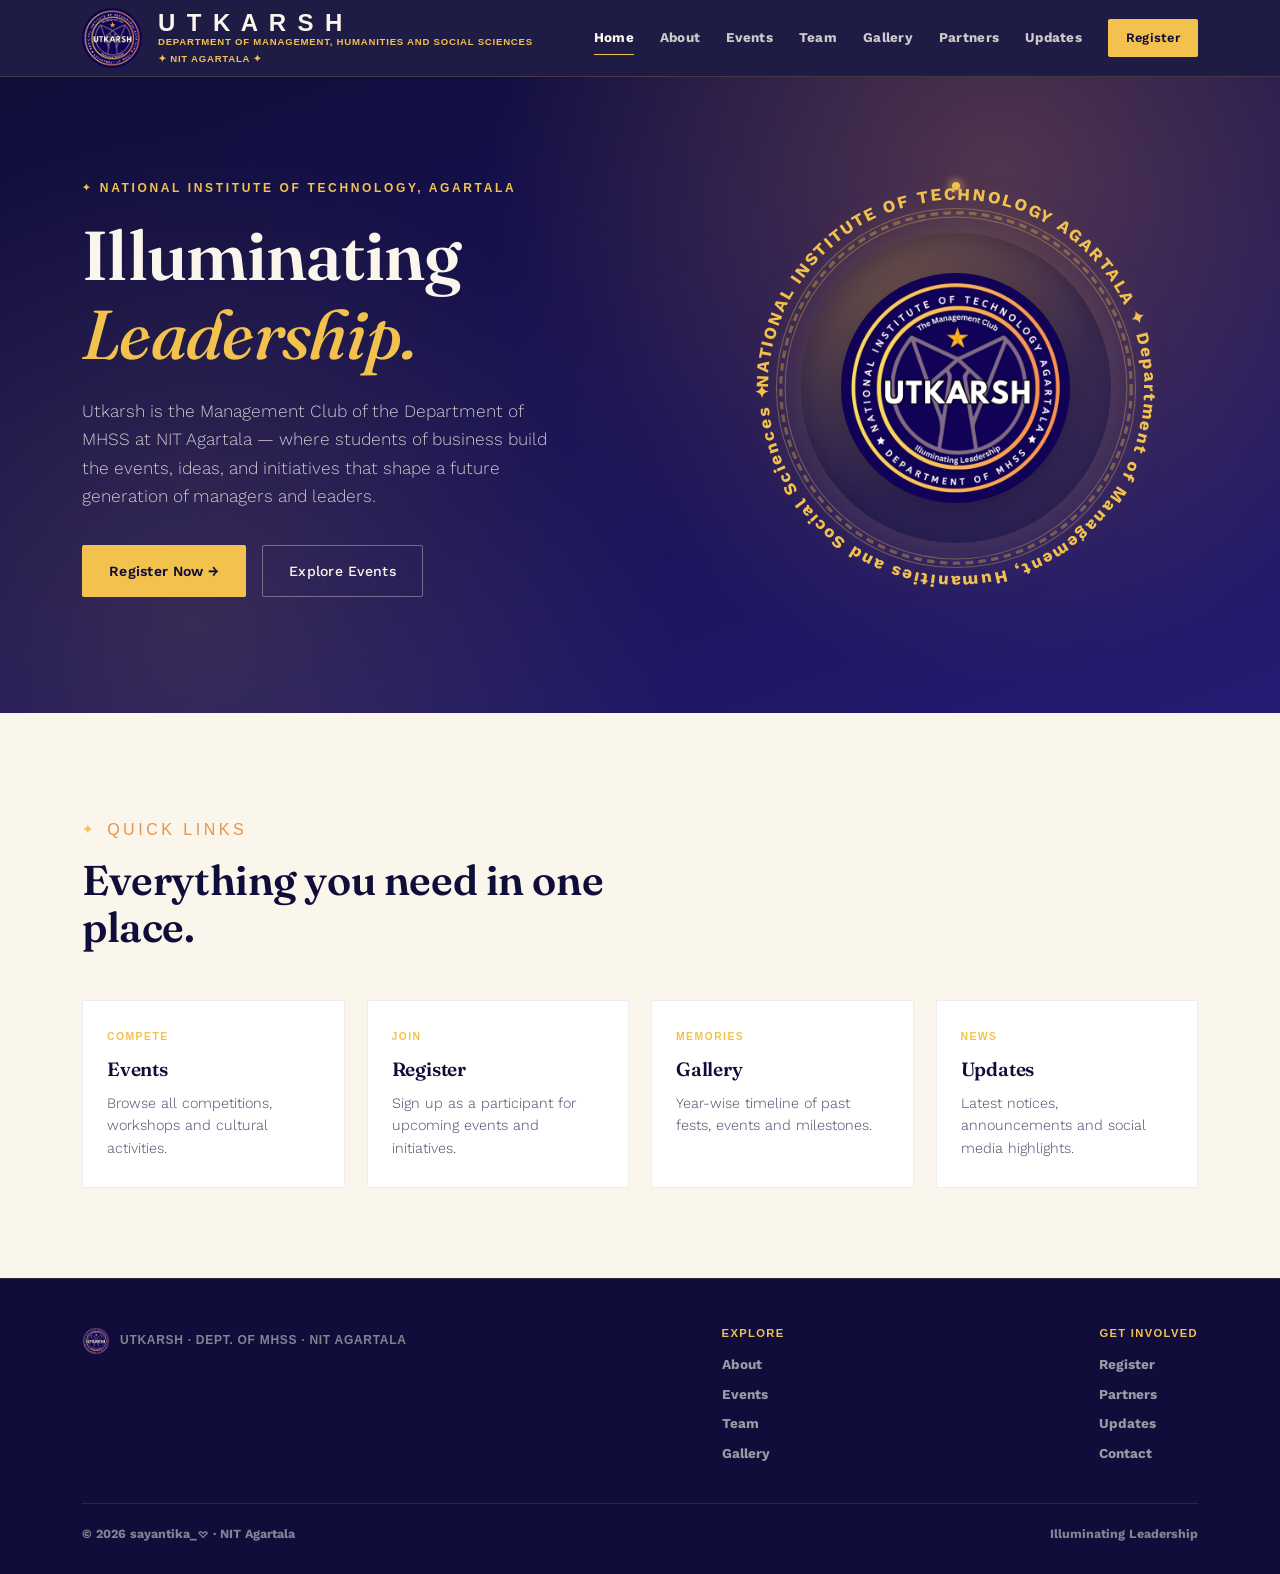
==== index.html @ 3e330f51 "Add files via upload" ====
<!DOCTYPE html>
<html lang="en">

<head>
  <meta charset="UTF-8">
  <meta name="viewport" content="width=device-width, initial-scale=1.0">
  <title>UTKARSH — The Management Club | NIT Agartala</title>
  <meta name="description"
    content="Utkarsh, The Management Club of the Department of MHSS, National Institute of Technology Agartala. Illuminating Leadership.">
  <link rel="preconnect" href="https://fonts.googleapis.com">
  <link rel="preconnect" href="https://fonts.gstatic.com" crossorigin>
  <link
    href="https://fonts.googleapis.com/css2?family=Fraunces:ital,opsz,wght@0,9..144,300;0,9..144,500;0,9..144,600;0,9..144,700;1,9..144,500&family=Work+Sans:wght@300;400;500;600&family=Space+Mono:wght@400;700&display=swap"
    rel="stylesheet">
  <link rel="stylesheet" href="css/styles.css">
</head>

<body>

  <header>
    <nav class="wrap">
      <a href="index.html" class="brand">
        <img src="assets/utkarsh-logo.jpg" alt="Utkarsh seal">

        <div class="brand-text">
          <strong>U T K A R S H</strong>
          <span><b>Department of Management, Humanities and Social Sciences</span>
          <span>✦ NIT Agartala ✦</span>
        </div>
      </a>

      <div class="nav-links" id="navLinks">
        <a href="index.html" class="active">Home</a>
        <a href="about.html">About</a>
        <a href="events.html">Events</a>
        <a href="team.html">Team</a>
        <a href="gallery.html">Gallery</a>
        <a href="partners.html">Partners</a>
        <a href="updates.html">Updates</a>
        <a href="register.html" class="nav-cta">Register</a>
      </div>

      <button class="menu-btn" id="menuBtn" aria-label="Toggle menu" aria-expanded="false">
        ☰
      </button>
    </nav>
  </header>

  <section class="hero">
    <div class="wrap hero-grid">
      <div>
        <p class="eyebrow on-dark">National Institute of Technology, Agartala</p>
        <h1>Illuminating<br><em>Leadership.</em></h1>
        <p class="lede">Utkarsh is the Management Club of the Department of MHSS at NIT Agartala — where students of
          business build the events, ideas, and initiatives that shape a future generation of managers and leaders.</p>
        <div class="btn-row">
          <a href="register.html" class="btn btn-primary">Register Now →</a>
          <a href="events.html" class="btn btn-ghost">Explore Events</a>
        </div>
      </div>
      <div class="seal-wrap">
        <svg class="orbit-ring" viewBox="0 0 400 400">
          <defs>
            <path id="circlePath" d="M 200,200 m -175,0 a 175,175 0 1,1 350,0 a 175,175 0 1,1 -350,0" />
          </defs>
          <circle cx="200" cy="200" r="159" fill="none" stroke="rgba(242,193,78,0.35)" stroke-width="1" />
          <circle cx="200" cy="200" r="167" fill="none" stroke="rgba(242,193,78,0.35)" stroke-width="1" />
          <circle cx="200" cy="200" r="163" fill="none" stroke="rgba(242,193,78,0.35)" stroke-width="3"
            stroke-dasharray="7,5" />
          <text font-family="Arial Black', Arial, sans-serif" font-size="16" letter-spacing="1.7" fill="#f2c14e">
            <textPath href="#circlePath" startOffset="0%">
              NATIONAL INSTITUTE OF TECHNOLOGY AGARTALA ✦ Department of Management, Humanities and Social Sciences ✦
            </textPath>
          </text>
        </svg>
        <div class="seal-dot"></div>
        <div class="seal-core">
          <img src="assets/utkarsh-logo.jpg" alt="Utkarsh logo">
        </div>
      </div>
    </div>
  </section>

  <section>
    <div class="wrap">
      <div class="section-head">
        <p class="eyebrow on-light">Quick Links</p>
        <h2>Everything you need in one place.</h2>
      </div>
      <div class="team-grid">
        <a href="events.html" class="card">
          <span class="tag">Compete</span>
          <h3>Events</h3>
          <p>Browse all competitions, workshops and cultural activities.</p>
        </a>
        <a href="register.html" class="card">
          <span class="tag">Join</span>
          <h3>Register</h3>
          <p>Sign up as a participant for upcoming events and initiatives.</p>
        </a>
        <a href="gallery.html" class="card">
          <span class="tag">Memories</span>
          <h3>Gallery</h3>
          <p>Year-wise timeline of past fests, events and milestones.</p>
        </a>
        <a href="updates.html" class="card">
          <span class="tag">News</span>
          <h3>Updates</h3>
          <p>Latest notices, announcements and social media highlights.</p>
        </a>
      </div>
    </div>
  </section>

  <footer>
    <div class="wrap">
      <div class="foot-row">
        <div class="foot-brand">
          <img src="assets/utkarsh-logo.jpg" alt="Utkarsh">
          UTKARSH · DEPT. OF MHSS · NIT AGARTALA
        </div>
        <div class="foot-col">
          <h4>Explore</h4>
          <a href="about.html">About</a>
          <a href="events.html">Events</a>
          <a href="team.html">Team</a>
          <a href="gallery.html">Gallery</a>
        </div>
        <div class="foot-col">
          <h4>Get Involved</h4>
          <a href="register.html">Register</a>
          <a href="partners.html">Partners</a>
          <a href="updates.html">Updates</a>
          <a href="contact.html">Contact</a>
        </div>
      </div>
      <div class="foot-bottom">
        <span>© 2026 sayantika_𖹭 · NIT Agartala</span>
        <span>Illuminating Leadership</span>
      </div>
    </div>
  </footer>

  <script src="js/main.js"></script>
</body>

</html>
---- css/styles.css ----
:root {
  --navy-deep: #100d3a;
  --navy: #181257;
  --navy-soft: #241c73;
  --gold: #f2c14e;
  --amber: #e8934a;
  --lav: #9089b8;
  --cream: #faf6ec;
  --ink: #1a1730;
  --ink-soft: #4a4568;
  --line: rgba(242, 193, 78, 0.25);
  --white: #ffffff;
}

* {
  margin: 0;
  padding: 0;
  box-sizing: border-box;
}

html {
  scroll-behavior: smooth;
}

body {
  background: var(--cream);
  color: var(--ink);
  font-family: 'Work Sans', sans-serif;
  font-weight: 400;
  -webkit-font-smoothing: antialiased;
  overflow-x: hidden;
  line-height: 1.6;
}

@media (prefers-reduced-motion: reduce) {
  * {
    animation-duration: 0.001ms !important;
    animation-iteration-count: 1 !important;
    transition-duration: 0.001ms !important;
    scroll-behavior: auto !important;
  }
}

h1,
h2,
h3,
h4 {
  font-family: 'Fraunces', serif;
  font-weight: 600;
  letter-spacing: -0.01em;
  line-height: 1.15;
}

.eyebrow {
  font-family: 'Arial Black', Arial, sans-serif;
  font-size: 0.75rem;
  letter-spacing: 0.22em;
  text-transform: uppercase;
  display: flex;
  align-items: center;
  gap: 0.6em;
}

.eyebrow::before {
  content: "✦";
  color: var(--gold);
  font-size: 0.85em;
}

.eyebrow.on-light {
  color: var(--amber);
}

.eyebrow.on-dark {
  color: var(--gold);
}

a {
  color: inherit;
  text-decoration: none;
}

img {
  max-width: 100%;
  display: block;
}

.wrap {
  max-width: 1180px;
  margin: 0 auto;
  padding: 0 32px;
}

a:focus-visible,
button:focus-visible {
  outline: 2px solid var(--gold);
  outline-offset: 3px;
  border-radius: 3px;
}

/* ---------- NAV ---------- */
header {
  position: sticky;
  top: 0;
  z-index: 100;
  background: rgba(16, 13, 58, 0.94);
  backdrop-filter: blur(12px);
  border-bottom: 1px solid rgba(242, 193, 78, 0.18);
}

nav.wrap {
  display: flex;
  align-items: center;
  justify-content: space-between;
  height: 76px;
}

.brand {
  display: flex;
  align-items: center;
  gap: 16px;
}

.brand img {
  height: 60px;
  width: 60px;
  border-radius: 50%;
  object-fit: cover;
}

.brand-text {
  display: flex;
  flex-direction: column;
  line-height: 1.05;
}

.brand-text strong {
  font-family: 'Arial Black', Arial, sans-serif;
  font-size: 1.5rem;
  color: var(--cream);
  letter-spacing: 0.1em;
}

.brand-text span {
  font-family: 'Arial Black', Arial, sans-serif;
  font-size: 0.6rem;
  letter-spacing: 0.08em;
  color: var(--gold);
  text-transform: uppercase;
  line-height: 1.5;
}

.nav-links {
  display: flex;
  align-items: center;
  gap: 26px;
}

.nav-links a {
  font-size: 0.84rem;
  color: rgba(250, 246, 236, 0.8);
  letter-spacing: 0.02em;
  position: relative;
  padding: 4px 0;
  transition: color .2s ease;
}

.nav-links a::after {
  content: "";
  position: absolute;
  left: 0;
  bottom: -2px;
  width: 0;
  height: 1px;
  background: var(--gold);
  transition: width .25s ease;
}

.nav-links a:hover,
.nav-links a.active {
  color: var(--cream);
}

.nav-links a:hover::after,
.nav-links a.active::after {
  width: 100%;
}

.nav-cta {
  background: var(--gold) !important;
  color: var(--navy-deep) !important;
  padding: 9px 18px !important;
  border-radius: 2px;
  font-weight: 600;
  font-size: 0.8rem !important;
}

.nav-cta::after {
  display: none !important;
}

.nav-cta:hover {
  background: var(--amber) !important;
}

.menu-btn {
  display: none;
  background: none;
  border: none;
  color: var(--cream);
  font-size: 1.5rem;
  cursor: pointer;
}

/* ---------- BUTTONS ---------- */
.btn-row {
  display: flex;
  gap: 16px;
  flex-wrap: wrap;
}

.btn {
  display: inline-flex;
  align-items: center;
  gap: 8px;
  padding: 14px 26px;
  font-size: 0.88rem;
  letter-spacing: 0.02em;
  font-weight: 500;
  border-radius: 2px;
  transition: all .25s ease;
  cursor: pointer;
  border: 1px solid transparent;
}

.btn-primary {
  background: var(--gold);
  color: var(--navy-deep);
  font-weight: 600;
}

.btn-primary:hover {
  background: var(--cream);
  transform: translateY(-1px);
}

.btn-ghost {
  border-color: rgba(250, 246, 236, 0.35);
  color: var(--cream);
}

.btn-ghost:hover {
  border-color: var(--gold);
  color: var(--gold);
}

.btn-dark {
  background: var(--navy-deep);
  color: var(--cream);
}

.btn-dark:hover {
  background: var(--navy-soft);
}

/* ---------- HERO ---------- */
.hero {
  background:
    radial-gradient(circle at 78% 15%, rgba(232, 147, 74, 0.28), transparent 45%),
    radial-gradient(circle at 15% 85%, rgba(242, 193, 78, 0.14), transparent 40%),
    linear-gradient(160deg, var(--navy-deep) 0%, var(--navy) 55%, var(--navy-soft) 100%);
  color: var(--cream);
  position: relative;
  overflow: hidden;
  padding: 96px 0 110px;
}

.hero-grid {
  display: grid;
  grid-template-columns: 1.1fr 0.9fr;
  gap: 40px;
  align-items: center;
}

.hero h1 {
  font-size: clamp(2.6rem, 5.4vw, 4.5rem);
  color: var(--cream);
  margin: 18px 0 22px;
}

.hero h1 em {
  font-style: italic;
  color: var(--gold);
  font-weight: 500;
}

.hero p.lede {
  font-size: 1.08rem;
  line-height: 1.65;
  color: rgba(250, 246, 236, 0.78);
  max-width: 480px;
  margin-bottom: 34px;
  font-weight: 300;
}

/* seal */
.seal-wrap {
  position: relative;
  width: 100%;
  max-width: 430px;
  aspect-ratio: 1/1;
  margin: 0 auto;
}

.orbit-ring {
  position: absolute;
  inset: 0;
  animation: spin 60s linear infinite;
}

@keyframes spin {
  to {
    transform: rotate(360deg);
  }
}

.seal-core {
  position: absolute;
  inset: 14%;
  border-radius: 50%;
  background: radial-gradient(circle at 35% 30%, rgba(242, 193, 78, 0.35), rgba(255, 255, 255, 0.03) 60%);
  display: flex;
  align-items: center;
  justify-content: center;
  box-shadow: 0 0 60px rgba(242, 193, 78, 0.25), inset 0 0 40px rgba(0, 0, 0, 0.35);
}

.seal-core img {
  width: 74%;
  border-radius: 50%;
  filter: drop-shadow(0 8px 30px rgba(0, 0, 0, 0.45));
  animation: breathe 5s ease-in-out infinite;
}

@keyframes breathe {

  0%,
  100% {
    transform: scale(1);
  }

  50% {
    transform: scale(1.025);
  }
}

.seal-dot {
  position: absolute;
  width: 8px;
  height: 8px;
  border-radius: 50%;
  background: var(--gold);
  top: 2%;
  left: 50%;
  transform: translateX(-50%);
  box-shadow: 0 0 10px 2px rgba(242, 193, 78, 0.7);
}

/* ---------- SECTION SHELL ---------- */
section {
  padding: 90px 0;
}

.section-head {
  max-width: 640px;
  margin-bottom: 48px;
}

.section-head h2 {
  font-size: clamp(1.9rem, 3.4vw, 2.6rem);
  margin-top: 14px;
  color: var(--navy-deep);
}

.section-head p {
  color: var(--ink-soft);
  font-size: 1rem;
  margin-top: 14px;
  font-weight: 300;
}

/* ---------- ABOUT PILLARS ---------- */
.pillars {
  display: grid;
  grid-template-columns: repeat(3, 1fr);
  gap: 1px;
  background: var(--line);
  border: 1px solid var(--line);
}

.pillar {
  background: var(--cream);
  padding: 36px 30px;
}

.pillar .num {
  font-family: 'Arial Black', Arial, sans-serif;
  font-size: 0.72rem;
  color: var(--amber);
  letter-spacing: 0.1em;
  margin-bottom: 14px;
  display: block;
}

.pillar h3 {
  font-size: 1.25rem;
  color: var(--navy-deep);
  margin-bottom: 10px;
}

.pillar p {
  color: var(--ink-soft);
  font-size: 0.92rem;
  line-height: 1.6;
  font-weight: 300;
}

/* ---------- TEAMS / CARDS ---------- */
.team-grid,
.event-grid,
.partner-grid {
  display: grid;
  grid-template-columns: repeat(auto-fit, minmax(260px, 1fr));
  gap: 22px;
}

.card {
  background: #fff;
  border: 1px solid rgba(24, 18, 87, 0.08);
  border-radius: 2px;
  padding: 28px 24px;
  transition: transform .25s ease, box-shadow .25s ease;
}

.card:hover {
  transform: translateY(-4px);
  box-shadow: 0 12px 30px rgba(16, 13, 58, 0.08);
}

.card .tag {
  font-family: 'Arial Black', Arial, sans-serif;
  font-size: 0.65rem;
  letter-spacing: 0.14em;
  color: var(--gold);
  text-transform: uppercase;
  margin-bottom: 12px;
  display: block;
}

.card h3 {
  font-size: 1.2rem;
  color: var(--navy-deep);
  margin-bottom: 12px;
}

.card p,
.card li {
  font-size: 0.9rem;
  color: var(--ink-soft);
  font-weight: 300;
  line-height: 1.55;
}

.card ul {
  list-style: none;
  margin-top: 12px;
}

.card li {
  padding-left: 16px;
  position: relative;
  margin-bottom: 8px;
}

.card li::before {
  content: "";
  position: absolute;
  left: 0;
  top: 8px;
  width: 5px;
  height: 5px;
  border-radius: 50%;
  background: var(--amber);
}

/* dark variant */
.teams-dark {
  background: var(--navy-deep);
  color: var(--cream);
}

.teams-dark .section-head h2 {
  color: var(--cream);
}

.teams-dark .section-head p {
  color: rgba(250, 246, 236, 0.65);
}

.teams-dark .card {
  background: var(--navy);
  border-color: rgba(242, 193, 78, 0.15);
}

.teams-dark .card h3 {
  color: var(--cream);
}

.teams-dark .card p,
.teams-dark .card li {
  color: rgba(250, 246, 236, 0.72);
}

/* ---------- GALLERY TIMELINE ---------- */
.timeline {
  position: relative;
  max-width: 800px;
  margin: 0 auto;
}

.timeline::before {
  content: "";
  position: absolute;
  left: 28px;
  top: 0;
  bottom: 0;
  width: 2px;
  background: var(--line);
}

.timeline-item {
  position: relative;
  padding-left: 80px;
  margin-bottom: 50px;
}

.timeline-item::before {
  content: "";
  position: absolute;
  left: 20px;
  top: 8px;
  width: 18px;
  height: 18px;
  border-radius: 50%;
  background: var(--gold);
  border: 4px solid var(--cream);
  box-shadow: 0 0 0 2px var(--gold);
}

.timeline-year {
  font-family: 'Arial Black', Arial, sans-serif;
  font-size: 0.85rem;
  color: var(--amber);
  letter-spacing: 0.1em;
  margin-bottom: 8px;
}

.timeline-content {
  background: #fff;
  border: 1px solid rgba(24, 18, 87, 0.08);
  padding: 24px;
  border-radius: 2px;
}

.timeline-content h3 {
  font-size: 1.25rem;
  color: var(--navy-deep);
  margin-bottom: 10px;
}

/* ---------- FORMS ---------- */
.form-card {
  background: #fff;
  border: 1px solid rgba(24, 18, 87, 0.08);
  padding: 40px;
  border-radius: 2px;
  max-width: 640px;
  margin: 0 auto;
}

.form-group {
  margin-bottom: 22px;
}

.form-group label {
  display: block;
  font-size: 0.85rem;
  font-weight: 500;
  color: var(--navy-deep);
  margin-bottom: 8px;
}

.form-group input,
.form-group select,
.form-group textarea {
  width: 100%;
  padding: 13px 16px;
  border: 1px solid rgba(24, 18, 87, 0.15);
  border-radius: 2px;
  font-family: inherit;
  font-size: 0.95rem;
  background: var(--cream);
  color: var(--ink);
  transition: border-color .2s;
}

.form-group input:focus,
.form-group select:focus,
.form-group textarea:focus {
  outline: none;
  border-color: var(--gold);
}

.form-group textarea {
  min-height: 120px;
  resize: vertical;
}

/* ---------- UPDATES / NOTICES ---------- */
.notice-list {
  display: flex;
  flex-direction: column;
  gap: 16px;
}

.notice {
  background: #fff;
  border-left: 4px solid var(--gold);
  padding: 20px 24px;
  border-radius: 0 2px 2px 0;
  box-shadow: 0 2px 12px rgba(16, 13, 58, 0.04);
}

.notice .date {
  font-family: 'Arial Black', Arial, sans-serif;
  font-size: 0.7rem;
  color: var(--amber);
  letter-spacing: 0.08em;
  margin-bottom: 6px;
}

.notice h4 {
  font-size: 1.05rem;
  color: var(--navy-deep);
  margin-bottom: 6px;
}

.notice p {
  font-size: 0.9rem;
  color: var(--ink-soft);
  font-weight: 300;
}

/* ---------- PARTNERS ---------- */
.partner-logo {
  height: 60px;
  object-fit: contain;
  filter: grayscale(30%);
  opacity: 0.85;
  transition: all .25s;
}

.partner-logo:hover {
  filter: grayscale(0%);
  opacity: 1;
}

/* ---------- FOOTER ---------- */
footer {
  background: var(--navy-deep);
  color: rgba(250, 246, 236, 0.5);
  padding: 48px 0 30px;
  border-top: 1px solid rgba(242, 193, 78, 0.14);
}

.foot-row {
  display: flex;
  justify-content: space-between;
  align-items: flex-start;
  flex-wrap: wrap;
  gap: 32px;
  margin-bottom: 30px;
}

.foot-brand {
  display: flex;
  align-items: center;
  gap: 10px;
  font-family: 'Arial Black', Arial, sans-serif;
  font-size: 0.75rem;
  letter-spacing: 0.06em;
}

.foot-brand img {
  height: 28px;
  width: 28px;
  border-radius: 50%;
}

.foot-col h4 {
  font-family: 'Arial Black', Arial, sans-serif;
  font-size: 0.7rem;
  letter-spacing: 0.12em;
  color: var(--gold);
  text-transform: uppercase;
  margin-bottom: 14px;
}

.foot-col a {
  display: block;
  font-size: 0.85rem;
  color: rgba(250, 246, 236, 0.6);
  margin-bottom: 8px;
  transition: color .2s;
}

.foot-col a:hover {
  color: var(--gold);
}

.foot-bottom {
  border-top: 1px solid rgba(242, 193, 78, 0.12);
  padding-top: 20px;
  display: flex;
  justify-content: space-between;
  flex-wrap: wrap;
  gap: 12px;
  font-size: 0.78rem;
}

/* ---------- PAGE HERO (inner pages) ---------- */
.page-hero {
  background: linear-gradient(160deg, var(--navy-deep), var(--navy));
  color: var(--cream);
  padding: 80px 0 60px;
  text-align: center;
}

.page-hero h1 {
  font-size: clamp(2.2rem, 4vw, 3.2rem);
  margin: 12px 0 16px;
}

.page-hero p {
  max-width: 560px;
  margin: 0 auto;
  color: rgba(250, 246, 236, 0.75);
  font-weight: 300;
}

/* ---------- RESPONSIVE ---------- */
@media (max-width:980px) {
  .hero-grid {
    grid-template-columns: 1fr;
    text-align: center;
  }

  .hero p.lede {
    margin-left: auto;
    margin-right: auto;
  }

  .btn-row {
    justify-content: center;
  }

  .seal-wrap {
    max-width: 300px;
    margin-top: 20px;
  }

  .pillars {
    grid-template-columns: 1fr;
  }

  .nav-links {
    position: fixed;
    top: 76px;
    left: 11;
    right: 0;
    bottom: 50;
    background: rgba(16, 13, 58, 0.82);
    backdrop-filter: blur(20px);
    -webkit-backdrop-filter: blur(20px);
    flex-direction: column;
    justify-content: flex-start;
    padding: 40px 32px;
    gap: 22px;
    transform: translateX(100%);
    transition: transform .3s ease;
    z-index: 99;
  }

  .nav-links.open {
    transform: translateX(0);
  }

  .menu-btn {
    display: block;
  }

  .timeline::before {
    left: 18px;
  }

  .timeline-item {
    padding-left: 60px;
  }

  .timeline-item::before {
    left: 10px;
  }
}

@media (max-width:560px) {
  .wrap {
    padding: 0 20px;
  }

  section {
    padding: 70px 0;
  }

  .form-card {
    padding: 28px 20px;
  }
}

/* ---------- FADE-UP ANIMATION ---------- */
.fade-up {
  opacity: 0;
  transform: translateY(28px);
  transition: opacity 0.7s ease, transform 0.7s ease;
}

.fade-up.visible {
  opacity: 1;
  transform: translateY(0);
}

/* Stagger children slightly */
.fade-up:nth-child(2) {
  transition-delay: 0.08s;
}

.fade-up:nth-child(3) {
  transition-delay: 0.16s;
}

.fade-up:nth-child(4) {
  transition-delay: 0.24s;
}

.fade-up:nth-child(5) {
  transition-delay: 0.32s;
}

.fade-up:nth-child(6) {
  transition-delay: 0.40s;
}

/* ---------- SMALL UTILITIES ---------- */
.text-center {
  text-align: center;
}

.mt-40 {
  margin-top: 40px;
}

.mt-60 {
  margin-top: 60px;
}
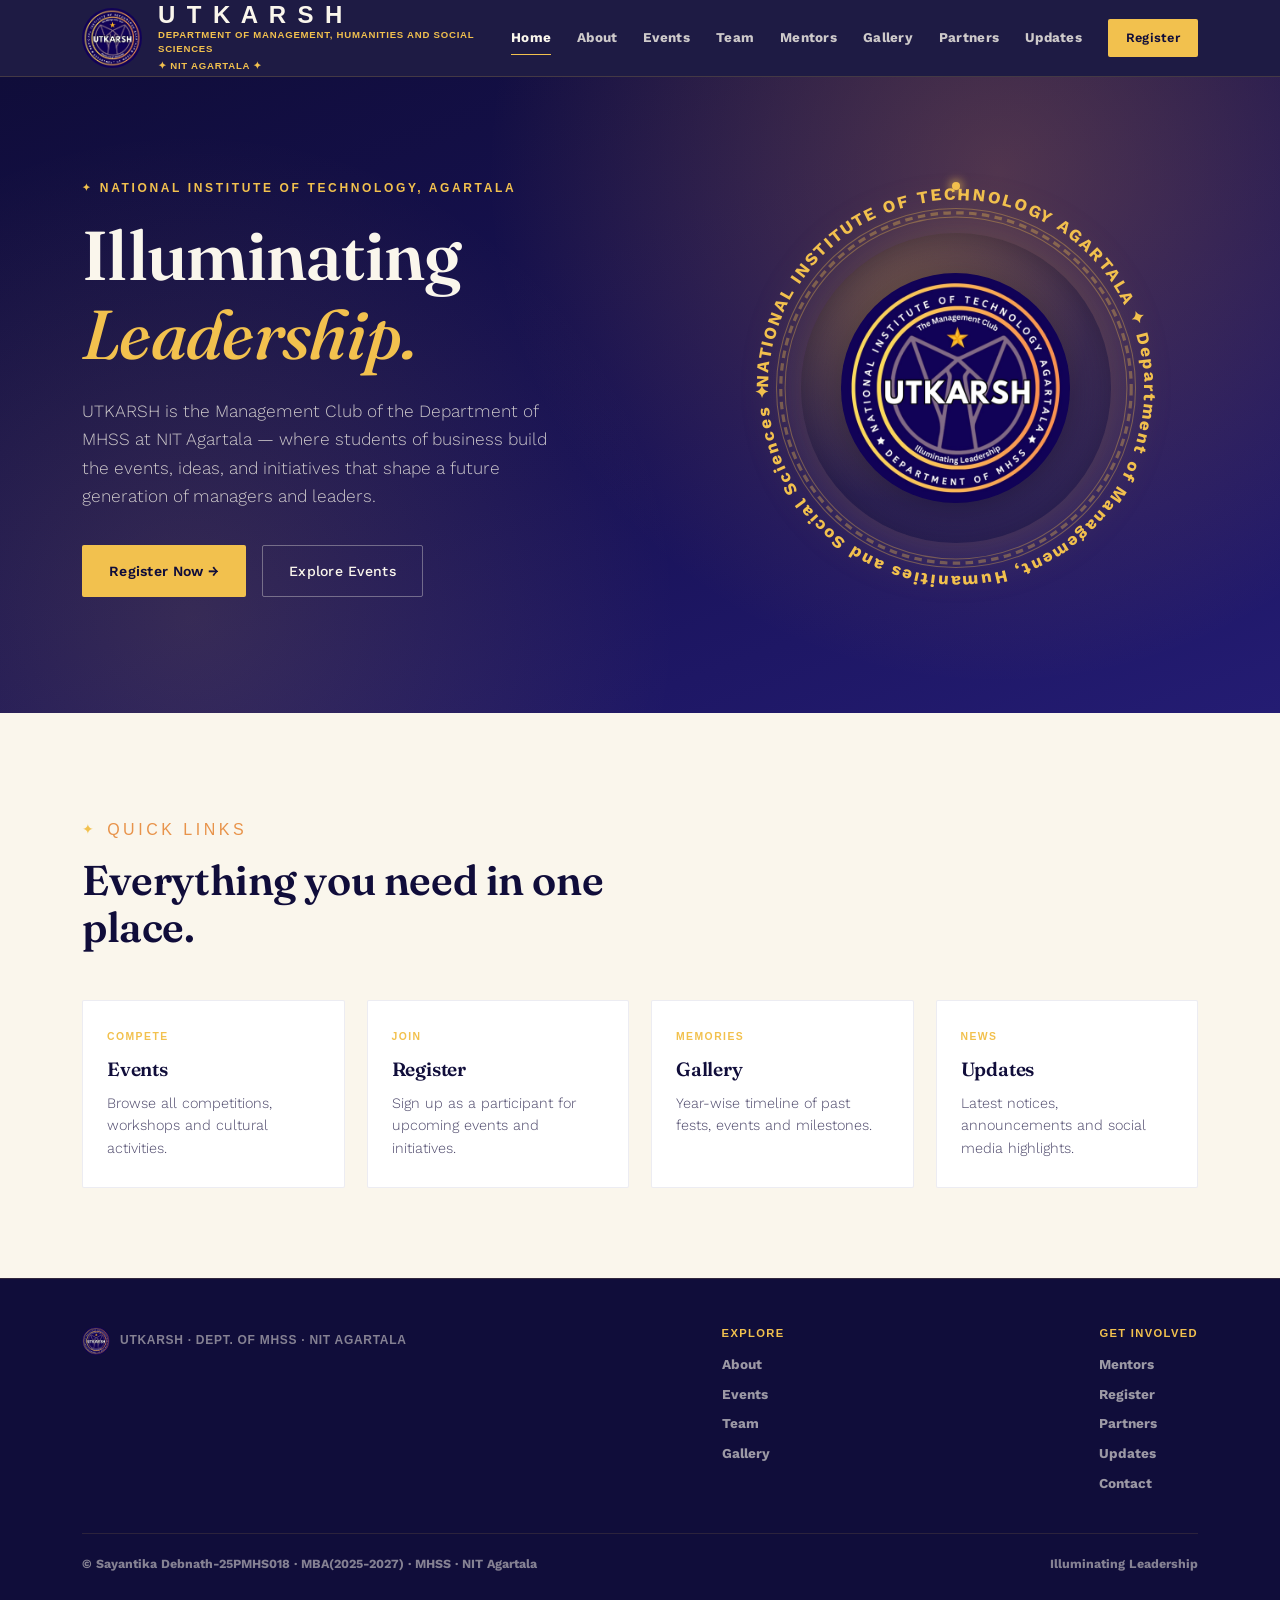
==== commit bb978f74: "Update index.html" ====
--- a/index.html
+++ b/index.html
@@ -30,10 +30,11 @@
       </a>
 
       <div class="nav-links" id="navLinks">
-        <a href="index.html" class="active">Home</a>
+        <a href="index.html">Home</a>
         <a href="about.html">About</a>
         <a href="events.html">Events</a>
         <a href="team.html">Team</a>
+        <a href="mentors.html">Mentors</a>
         <a href="gallery.html">Gallery</a>
         <a href="partners.html">Partners</a>
         <a href="updates.html">Updates</a>
@@ -51,7 +52,7 @@
       <div>
         <p class="eyebrow on-dark">National Institute of Technology, Agartala</p>
         <h1>Illuminating<br><em>Leadership.</em></h1>
-        <p class="lede">Utkarsh is the Management Club of the Department of MHSS at NIT Agartala — where students of
+        <p class="lede">UTKARSH is the Management Club of the Department of MHSS at NIT Agartala — where students of
           business build the events, ideas, and initiatives that shape a future generation of managers and leaders.</p>
         <div class="btn-row">
           <a href="register.html" class="btn btn-primary">Register Now →</a>
@@ -128,6 +129,7 @@
         </div>
         <div class="foot-col">
           <h4>Get Involved</h4>
+          <a href="mentors.html">Mentors</a>
           <a href="register.html">Register</a>
           <a href="partners.html">Partners</a>
           <a href="updates.html">Updates</a>
@@ -135,7 +137,7 @@
         </div>
       </div>
       <div class="foot-bottom">
-        <span>© 2026 sayantika_𖹭 · NIT Agartala</span>
+        <span>© Sayantika Debnath-25PMHS018 · MBA(2025-2027) · MHSS · NIT Agartala</span>
         <span>Illuminating Leadership</span>
       </div>
     </div>
@@ -144,4 +146,4 @@
   <script src="js/main.js"></script>
 </body>
 
-</html>+</html>
--- a/css/styles.css
+++ b/css/styles.css
@@ -647,6 +647,27 @@
   color: var(--amber);
   letter-spacing: 0.08em;
   margin-bottom: 6px;
+}
+
+.nav-links a::after {
+  content: "";
+  position: absolute;
+  left: 0;
+  bottom: -2px;
+  width: 0;
+  height: 1px;
+  background: var(--gold);
+  transition: width .25s ease;
+}
+
+.nav-links a:hover,
+.nav-links a.active {
+  color: var(--cream);
+}
+
+.nav-links a:hover::after,
+.nav-links a.active::after {
+  width: 100%;
 }
 
 .notice h4 {
@@ -880,4 +901,302 @@
 
 .mt-60 {
   margin-top: 60px;
-}+}
+
+/* ========== Success Popup ========== */
+.success-overlay {
+  position: fixed;
+  inset: 0;
+  background: rgba(16, 13, 58, 0.75);
+  backdrop-filter: blur(6px);
+  display: flex;
+  align-items: center;
+  justify-content: center;
+  z-index: 9999;
+  opacity: 0;
+  visibility: hidden;
+  transition: all 0.3s ease;
+}
+
+.success-overlay.show {
+  opacity: 1;
+  visibility: visible;
+}
+
+.success-modal {
+  background: var(--cream);
+  width: 90%;
+  max-width: 420px;
+  border-radius: 12px;
+  padding: 40px 30px;
+  text-align: center;
+  box-shadow: 0 25px 50px rgba(0, 0, 0, 0.25);
+  transform: scale(0.8);
+  transition: transform 0.35s cubic-bezier(0.34, 1.56, 0.64, 1);
+}
+
+.success-overlay.show .success-modal {
+  transform: scale(1);
+}
+
+.success-icon {
+  font-size: 4.5rem;
+  margin-bottom: 16px;
+  animation: clap 0.8s ease infinite alternate;
+}
+
+@keyframes clap {
+  from {
+    transform: scale(1) rotate(-8deg);
+  }
+
+  to {
+    transform: scale(1.15) rotate(8deg);
+  }
+}
+
+.success-modal h3 {
+  font-size: 1.6rem;
+  color: var(--navy-deep);
+  margin-bottom: 10px;
+}
+
+.success-modal p {
+  color: var(--ink-soft);
+  font-size: 1rem;
+  margin-bottom: 28px;
+  line-height: 1.5;
+}
+
+.success-modal .btn {
+  min-width: 140px;
+  justify-content: center;
+}
+
+/* ========== MENTORS PAGE ========== */
+.mentors-grid {
+  display: grid;
+  grid-template-columns: repeat(auto-fit, minmax(240px, 1fr));
+  gap: 36px;
+  max-width: 1100px;
+  margin: 0 auto;
+}
+
+.mentor-card {
+  background: #fff;
+  border-radius: 6px;
+  overflow: hidden;
+  text-align: center;
+  transition: transform 0.3s ease, box-shadow 0.3s ease;
+  border: 1px solid rgba(24, 18, 87, 0.06);
+}
+
+.mentor-card:hover {
+  transform: translateY(-6px);
+  box-shadow: 0 18px 40px rgba(16, 13, 58, 0.12);
+}
+
+/* Sleek Frame */
+.mentor-frame {
+  position: relative;
+  width: 100%;
+  aspect-ratio: 3/4;
+  overflow: hidden;
+  background: var(--navy-deep);
+  padding: 10px;
+}
+
+.mentor-frame::before {
+  content: "";
+  position: absolute;
+  inset: 8px;
+  border: 1.5px solid var(--gold);
+  border-radius: 2px;
+  pointer-events: none;
+  z-index: 2;
+}
+
+.mentor-frame img {
+  width: 100%;
+  height: 100%;
+  object-fit: cover;
+  object-position: top center;
+  display: block;
+  border-radius: 2px;
+}
+
+.mentor-info {
+  padding: 22px 18px 26px;
+}
+
+.mentor-info h3 {
+  font-size: 1.2rem;
+  color: var(--navy-deep);
+  margin-bottom: 6px;
+  font-weight: 600;
+}
+
+.mentor-info .designation {
+  font-family: 'Space Mono', monospace;
+  font-size: 0.72rem;
+  letter-spacing: 0.08em;
+  color: var(--amber);
+  text-transform: uppercase;
+  margin-bottom: 4px;
+}
+
+.mentor-info .dept {
+  font-size: 0.88rem;
+  color: var(--ink-soft);
+  margin-bottom: 12px;
+  font-weight: 300;
+}
+
+.mentor-email {
+  display: inline-block;
+  font-size: 0.84rem;
+  color: var(--navy);
+  border-bottom: 1px solid transparent;
+  transition: all 0.2s ease;
+}
+
+.mentor-email:hover {
+  color: var(--amber);
+  border-bottom-color: var(--amber);
+}
+
+/* Responsive */
+@media (max-width: 600px) {
+  .mentors-grid {
+    grid-template-columns: repeat(auto-fit, minmax(200px, 1fr));
+    gap: 24px;
+  }
+}
+
+/* ========== TEAM MEMBERS (Interactive Cards) ========== */
+.section-label {
+  margin-bottom: 28px;
+}
+
+.team-members-grid {
+  display: grid;
+  grid-template-columns: repeat(auto-fit, minmax(240px, 1fr));
+  gap: 32px;
+}
+
+.team-members-grid.leadership {
+  grid-template-columns: repeat(auto-fit, minmax(280px, 1fr));
+  max-width: 700px;
+  margin: 0 auto 20px;
+}
+
+.member-card {
+  background: #fff;
+  border-radius: 8px;
+  overflow: hidden;
+  text-align: center;
+  transition: all 0.35s cubic-bezier(0.25, 0.8, 0.25, 1);
+  border: 1px solid rgba(24, 18, 87, 0.06);
+  position: relative;
+}
+
+.member-card:hover {
+  transform: translateY(-8px);
+  box-shadow: 0 20px 45px rgba(16, 13, 58, 0.14);
+}
+
+/* Creative Frame */
+.member-frame {
+  position: relative;
+  width: 100%;
+  aspect-ratio: 1/1.15;
+  overflow: hidden;
+  background: linear-gradient(145deg, var(--navy-deep), var(--navy-soft));
+}
+
+.member-frame img {
+  width: 100%;
+  height: 100%;
+  object-fit: cover;
+  object-position: top center;
+  transition: transform 0.5s ease;
+}
+
+.member-card:hover .member-frame img {
+  transform: scale(1.06);
+}
+
+/* Dynamic gold frame border */
+.frame-border {
+  position: absolute;
+  inset: 12px;
+  border: 1.5px solid var(--gold);
+  border-radius: 4px;
+  pointer-events: none;
+  z-index: 2;
+  opacity: 0.85;
+  transition: all 0.35s ease;
+}
+
+.member-card:hover .frame-border {
+  inset: 8px;
+  opacity: 1;
+  box-shadow: 0 0 0 1px rgba(242, 193, 78, 0.3);
+}
+
+/* Featured (President & GS) stronger frame */
+.member-card.featured .frame-border {
+  border-width: 2px;
+  inset: 14px;
+}
+
+.member-card.featured:hover .frame-border {
+  inset: 10px;
+}
+
+.member-info {
+  padding: 22px 16px 26px;
+}
+
+.member-info .role {
+  display: inline-block;
+  font-family: 'Space Mono', monospace;
+  font-size: 0.68rem;
+  letter-spacing: 0.12em;
+  text-transform: uppercase;
+  color: var(--amber);
+  margin-bottom: 8px;
+}
+
+.member-info h3 {
+  font-size: 1.15rem;
+  color: var(--navy-deep);
+  margin-bottom: 6px;
+  font-weight: 600;
+}
+
+.member-info .meta {
+  font-size: 0.84rem;
+  color: var(--ink-soft);
+  margin-bottom: 12px;
+  font-weight: 300;
+}
+
+.member-email {
+  display: inline-block;
+  font-size: 0.82rem;
+  color: var(--navy);
+  transition: color 0.2s ease;
+}
+
+.member-email:hover {
+  color: var(--amber);
+}
+
+/* Responsive */
+@media (max-width: 600px) {
+  .team-members-grid {
+    grid-template-columns: repeat(auto-fit, minmax(200px, 1fr));
+    gap: 22px;
+  }
+}
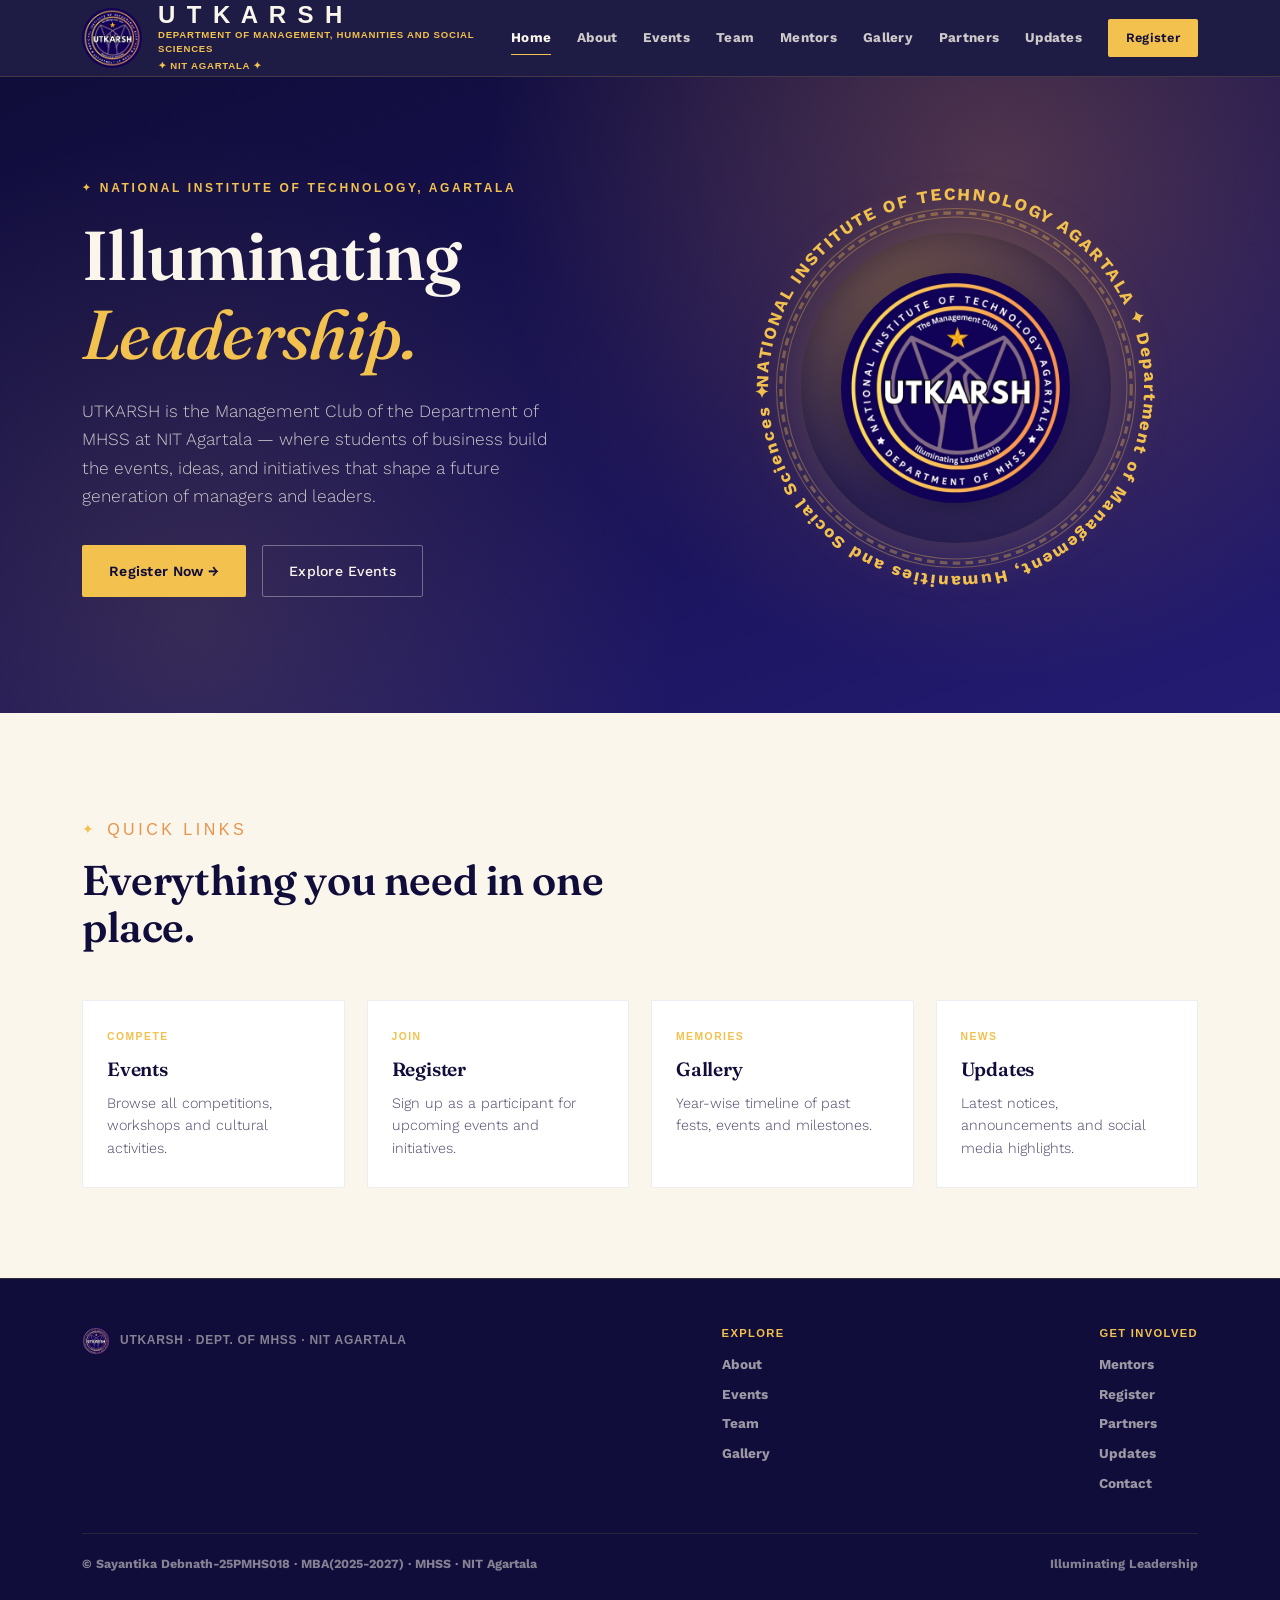
==== commit 5fde7b3c: "Update index.html" ====
--- a/index.html
+++ b/index.html
@@ -74,7 +74,7 @@
             </textPath>
           </text>
         </svg>
-        <div class="seal-dot"></div>
+        
         <div class="seal-core">
           <img src="assets/utkarsh-logo.jpg" alt="Utkarsh logo">
         </div>
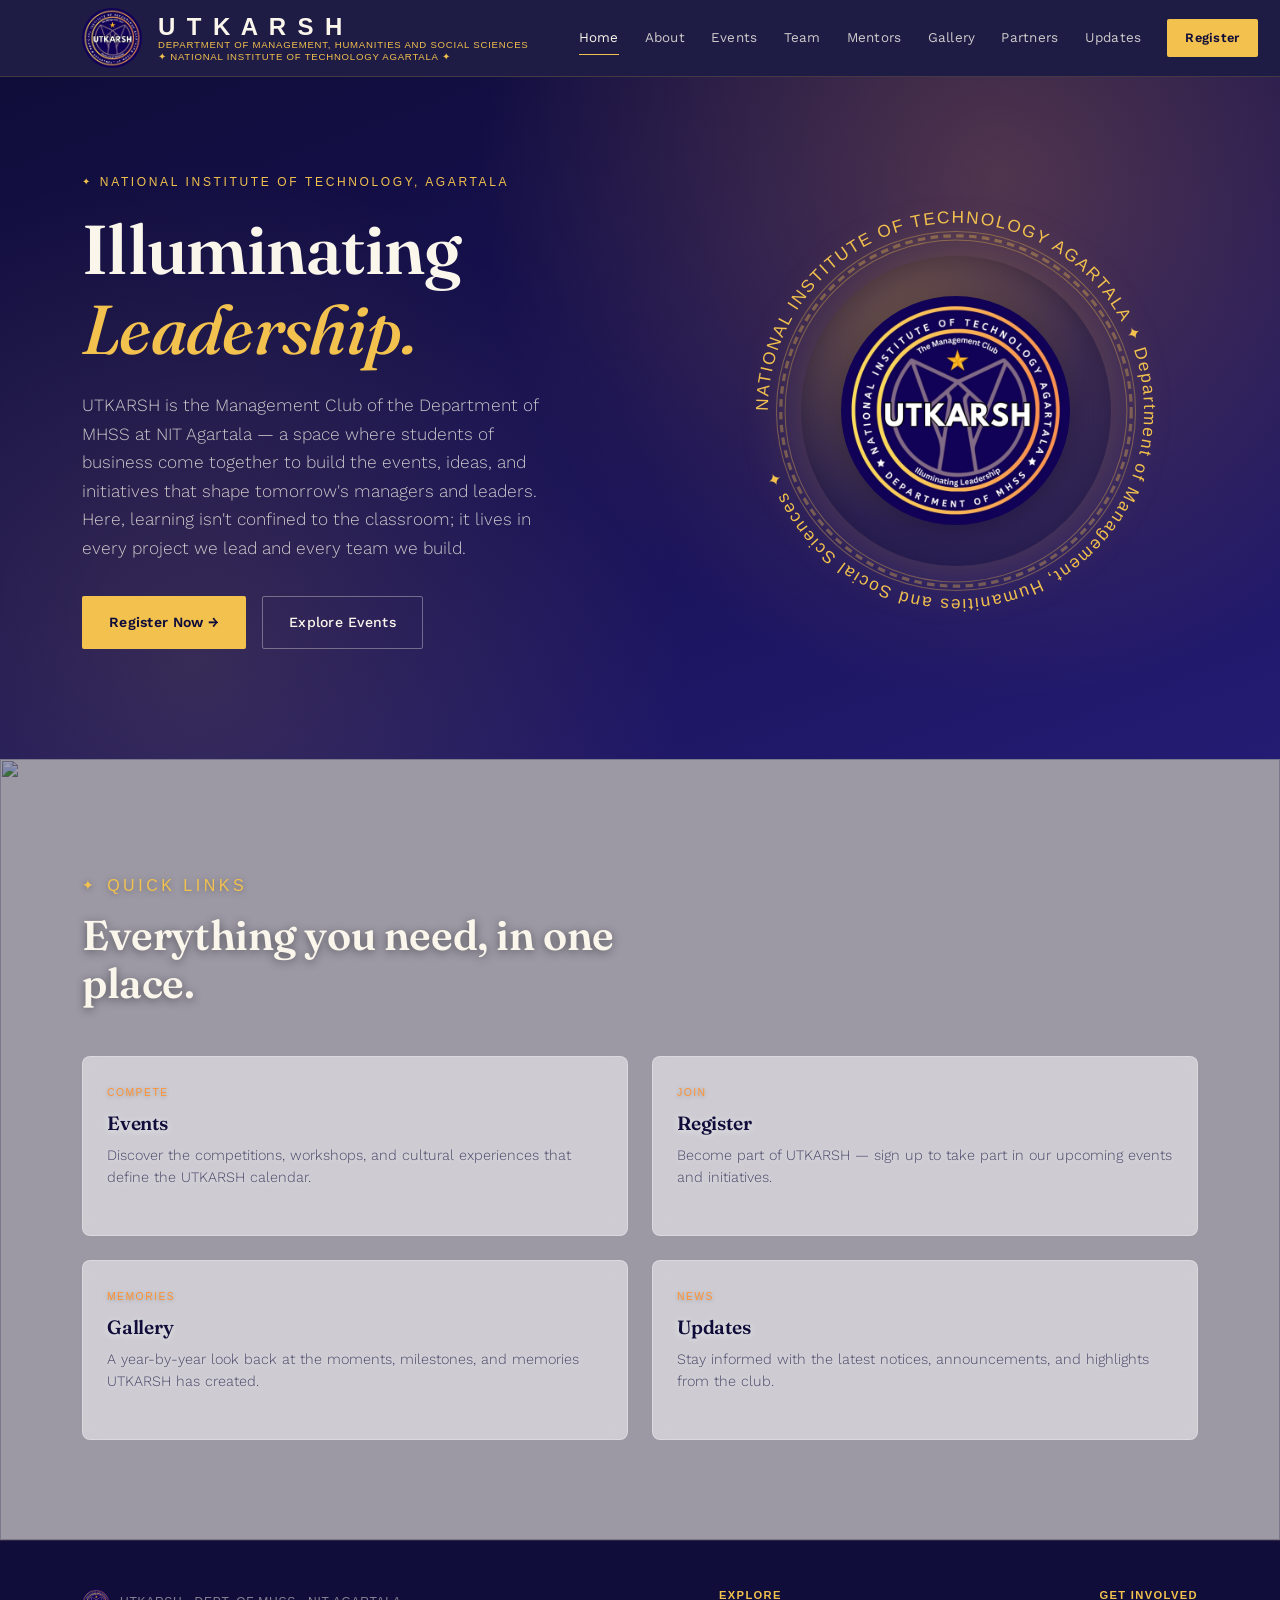
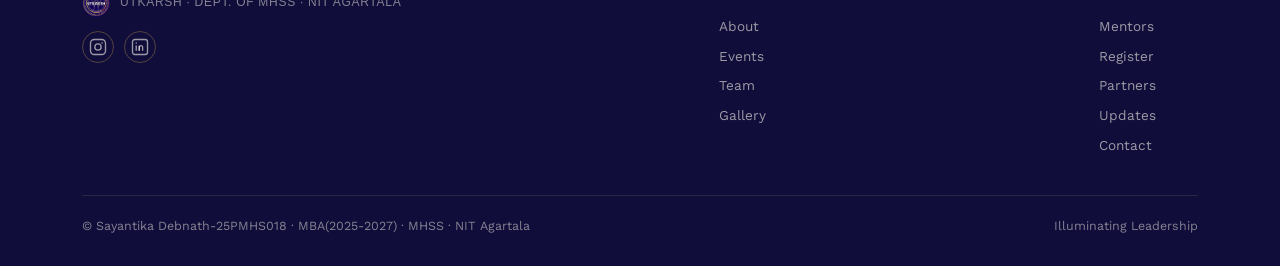
==== commit eb4451e6: "Update index.html" ====
--- a/index.html
+++ b/index.html
@@ -24,8 +24,8 @@
 
         <div class="brand-text">
           <strong>U T K A R S H</strong>
-          <span><b>Department of Management, Humanities and Social Sciences</span>
-          <span>✦ NIT Agartala ✦</span>
+          <span class="dept">Department of Management, Humanities and Social Sciences</span>
+          <span class="institute">✦ National Institute of Technology Agartala ✦</span>
         </div>
       </a>
 
@@ -47,18 +47,23 @@
     </nav>
   </header>
 
+  <!-- ========== HERO SECTION ========== -->
   <section class="hero">
     <div class="wrap hero-grid">
       <div>
         <p class="eyebrow on-dark">National Institute of Technology, Agartala</p>
         <h1>Illuminating<br><em>Leadership.</em></h1>
-        <p class="lede">UTKARSH is the Management Club of the Department of MHSS at NIT Agartala — where students of
-          business build the events, ideas, and initiatives that shape a future generation of managers and leaders.</p>
+        <p class="lede">
+          UTKARSH is the Management Club of the Department of MHSS at NIT Agartala — a space where students of business
+          come together to build the events, ideas, and initiatives that shape tomorrow's managers and leaders. Here,
+          learning isn't confined to the classroom; it lives in every project we lead and every team we build.
+        </p>
         <div class="btn-row">
           <a href="register.html" class="btn btn-primary">Register Now →</a>
           <a href="events.html" class="btn btn-ghost">Explore Events</a>
         </div>
       </div>
+
       <div class="seal-wrap">
         <svg class="orbit-ring" viewBox="0 0 400 400">
           <defs>
@@ -68,13 +73,13 @@
           <circle cx="200" cy="200" r="167" fill="none" stroke="rgba(242,193,78,0.35)" stroke-width="1" />
           <circle cx="200" cy="200" r="163" fill="none" stroke="rgba(242,193,78,0.35)" stroke-width="3"
             stroke-dasharray="7,5" />
-          <text font-family="Arial Black', Arial, sans-serif" font-size="16" letter-spacing="1.7" fill="#f2c14e">
+          <text font-family="Arial Black, Arial, sans-serif" font-size="16" letter-spacing="1.7" fill="#f2c14e">
             <textPath href="#circlePath" startOffset="0%">
               NATIONAL INSTITUTE OF TECHNOLOGY AGARTALA ✦ Department of Management, Humanities and Social Sciences ✦
             </textPath>
           </text>
         </svg>
-        
+
         <div class="seal-core">
           <img src="assets/utkarsh-logo.jpg" alt="Utkarsh logo">
         </div>
@@ -82,32 +87,43 @@
     </div>
   </section>
 
-  <section>
+  <!-- ========== QUICK LINKS SECTION ========== -->
+  <section class="quick-links-section">
+    <img src="assets/quicklinks-bg.png" alt="" class="quick-links-bg">
+
     <div class="wrap">
       <div class="section-head">
         <p class="eyebrow on-light">Quick Links</p>
-        <h2>Everything you need in one place.</h2>
+        <h2>Everything you need, in one place.</h2>
       </div>
+
       <div class="team-grid">
+        <!-- Card 1 -->
         <a href="events.html" class="card">
           <span class="tag">Compete</span>
           <h3>Events</h3>
-          <p>Browse all competitions, workshops and cultural activities.</p>
+          <p>Discover the competitions, workshops, and cultural experiences that define the UTKARSH calendar.</p>
         </a>
+
+        <!-- Card 2 -->
         <a href="register.html" class="card">
           <span class="tag">Join</span>
           <h3>Register</h3>
-          <p>Sign up as a participant for upcoming events and initiatives.</p>
+          <p>Become part of UTKARSH — sign up to take part in our upcoming events and initiatives.</p>
         </a>
+
+        <!-- Card 3 -->
         <a href="gallery.html" class="card">
           <span class="tag">Memories</span>
           <h3>Gallery</h3>
-          <p>Year-wise timeline of past fests, events and milestones.</p>
+          <p>A year-by-year look back at the moments, milestones, and memories UTKARSH has created.</p>
         </a>
+
+        <!-- Card 4 -->
         <a href="updates.html" class="card">
           <span class="tag">News</span>
           <h3>Updates</h3>
-          <p>Latest notices, announcements and social media highlights.</p>
+          <p>Stay informed with the latest notices, announcements, and highlights from the club.</p>
         </a>
       </div>
     </div>
@@ -116,10 +132,35 @@
   <footer>
     <div class="wrap">
       <div class="foot-row">
+
         <div class="foot-brand">
-          <img src="assets/utkarsh-logo.jpg" alt="Utkarsh">
-          UTKARSH · DEPT. OF MHSS · NIT AGARTALA
+          <div class="foot-brand-top">
+            <img src="assets/utkarsh-logo.jpg" alt="Utkarsh">
+            UTKARSH · DEPT. OF MHSS · NIT AGARTALA
+          </div>
+
+          <div class="foot-social">
+            <a href="https://www.instagram.com/utkarsh_management_club/" target="_blank" rel="noopener noreferrer"
+              aria-label="Instagram">
+              <svg viewBox="0 0 24 24" width="18" height="18" fill="none" stroke="currentColor" stroke-width="1.8">
+                <rect x="2" y="2" width="20" height="20" rx="5" />
+                <circle cx="12" cy="12" r="4.2" />
+                <circle cx="17.4" cy="6.6" r="1.1" fill="currentColor" stroke="none" />
+              </svg>
+            </a>
+            <a href="https://l.instagram.com/?u=https%3A%2F%2Fwww.linkedin.com%2Fin%2Futkarsh-illuminating-leadership-119296320%3Futm_source%3Dshare%26utm_campaign%3Dshare_via%26utm_content%3Dprofile%26utm_medium%3Dios_app%26fbclid%3DPAcGRvZgJleHRuA2FlbQIxMQBzcnRjBmFwcF9pZA85MzY2MTk3NDMzOTI0NTkAAacRItK6XfU8mUZt2S310EndONV6Lcsov3Tumz4u7GOSMB5I5huHPwFd9tDi-Q_aem_j-Gq5i6sf3WTe3NB2dBZUg&e=AUCxpYoktWa4744nXNX0SUehAsx_w_c-ibHeZYpH47I8ystPoB5bEyNg4h_9MzLFvFNy1G8xmr04doC_v6IEmWrO7Mqe4Pn3_eLtxzC1Y3JOl6pDYP1WWZ0YSThy5wLwBba3m68"
+              target="_blank" rel="noopener noreferrer" aria-label="LinkedIn">
+              <svg viewBox="0 0 24 24" width="18" height="18" fill="none" stroke="currentColor" stroke-width="1.8">
+                <rect x="2" y="2" width="20" height="20" rx="3" />
+                <line x1="7" y1="10" x2="7" y2="17" />
+                <circle cx="7" cy="6.6" r="1" fill="currentColor" stroke="none" />
+                <path d="M11 17v-4.2c0-1.6 1-2.6 2.4-2.6 1.3 0 2.1.9 2.1 2.6V17" />
+                <line x1="11" y1="10.3" x2="11" y2="17" />
+              </svg>
+            </a>
+          </div>
         </div>
+
         <div class="foot-col">
           <h4>Explore</h4>
           <a href="about.html">About</a>
@@ -141,6 +182,7 @@
         <span>Illuminating Leadership</span>
       </div>
     </div>
+    </div>
   </footer>
 
   <script src="js/main.js"></script>
--- a/css/styles.css
+++ b/css/styles.css
@@ -3,7 +3,7 @@
   --navy: #181257;
   --navy-soft: #241c73;
   --gold: #f2c14e;
-  --amber: #e8934a;
+  --amber: #ff9233;
   --lav: #9089b8;
   --cream: #faf6ec;
   --ink: #1a1730;
@@ -119,13 +119,15 @@
   display: flex;
   align-items: center;
   gap: 16px;
+  flex-shrink: 0;
 }
 
 .brand img {
   height: 60px;
-  width: 60px;
+  width: px;
   border-radius: 50%;
   object-fit: cover;
+  flex-shrink: 0;
 }
 
 .brand-text {
@@ -141,19 +143,30 @@
   letter-spacing: 0.1em;
 }
 
-.brand-text span {
+.brand-text .dept {
   font-family: 'Arial Black', Arial, sans-serif;
   font-size: 0.6rem;
   letter-spacing: 0.08em;
   color: var(--gold);
   text-transform: uppercase;
-  line-height: 1.5;
+  white-space: nowrap;
+}
+
+.brand-text .institute {
+  font-family: 'Arial Black', Arial, sans-serif;
+  font-size: 0.6rem;
+  letter-spacing: 0.08em;
+  color: var(--gold);
+  text-transform: uppercase;
+  margin-top: 2px;
+  white-space: nowrap;
 }
 
 .nav-links {
   display: flex;
   align-items: center;
   gap: 26px;
+  margin-left: 50px;
 }
 
 .nav-links a {
@@ -649,27 +662,6 @@
   margin-bottom: 6px;
 }
 
-.nav-links a::after {
-  content: "";
-  position: absolute;
-  left: 0;
-  bottom: -2px;
-  width: 0;
-  height: 1px;
-  background: var(--gold);
-  transition: width .25s ease;
-}
-
-.nav-links a:hover,
-.nav-links a.active {
-  color: var(--cream);
-}
-
-.nav-links a:hover::after,
-.nav-links a.active::after {
-  width: 100%;
-}
-
 .notice h4 {
   font-size: 1.05rem;
   color: var(--navy-deep);
@@ -715,6 +707,13 @@
 
 .foot-brand {
   display: flex;
+  flex-direction: column;
+  align-items: flex-start;
+  gap: 14px;
+}
+
+.foot-brand-top {
+  display: flex;
   align-items: center;
   gap: 10px;
   font-family: 'Arial Black', Arial, sans-serif;
@@ -726,6 +725,30 @@
   height: 28px;
   width: 28px;
   border-radius: 50%;
+}
+
+.foot-social {
+  display: flex;
+  align-items: center;
+  gap: 10px;
+}
+
+.foot-social a {
+  display: flex;
+  align-items: center;
+  justify-content: center;
+  width: 32px;
+  height: 32px;
+  border-radius: 50%;
+  border: 1px solid rgba(242, 193, 78, 0.3);
+  color: rgba(250, 246, 236, 0.6);
+  transition: color .2s, border-color .2s, background-color .2s;
+}
+
+.foot-social a:hover {
+  color: var(--navy-deep);
+  background-color: var(--gold);
+  border-color: var(--gold);
 }
 
 .foot-col h4 {
@@ -820,6 +843,7 @@
     transform: translateX(100%);
     transition: transform .3s ease;
     z-index: 99;
+    margin-left: 0;
   }
 
   .nav-links.open {
@@ -869,7 +893,6 @@
   transform: translateY(0);
 }
 
-/* Stagger children slightly */
 .fade-up:nth-child(2) {
   transition-delay: 0.08s;
 }
@@ -976,44 +999,37 @@
 /* ========== MENTORS PAGE ========== */
 .mentors-grid {
   display: grid;
-  grid-template-columns: repeat(auto-fit, minmax(240px, 1fr));
+  grid-template-columns: repeat(auto-fill, 350px);
   gap: 36px;
-  max-width: 1100px;
+  justify-content: center;
+  max-width: 1200px;
   margin: 0 auto;
 }
 
 .mentor-card {
+  width: 350px;
   background: #fff;
-  border-radius: 6px;
+  border-radius: 8px;
   overflow: hidden;
   text-align: center;
-  transition: transform 0.3s ease, box-shadow 0.3s ease;
-  border: 1px solid rgba(24, 18, 87, 0.06);
+  transition: all 0.35s cubic-bezier(0.25, 0.8, 0.25, 1);
+  border: 1px solid rgba(24, 18, 87, 0.08);
+  position: relative;
+  display: flex;
+  flex-direction: column;
 }
 
 .mentor-card:hover {
-  transform: translateY(-6px);
-  box-shadow: 0 18px 40px rgba(16, 13, 58, 0.12);
-}
-
-/* Sleek Frame */
+  transform: translateY(-8px);
+  box-shadow: 0 20px 45px rgba(16, 13, 58, 0.14);
+}
+
 .mentor-frame {
   position: relative;
   width: 100%;
   aspect-ratio: 3/4;
   overflow: hidden;
-  background: var(--navy-deep);
-  padding: 10px;
-}
-
-.mentor-frame::before {
-  content: "";
-  position: absolute;
-  inset: 8px;
-  border: 1.5px solid var(--gold);
-  border-radius: 2px;
-  pointer-events: none;
-  z-index: 2;
+  background: linear-gradient(145deg, var(--navy-deep), var(--navy-soft));
 }
 
 .mentor-frame img {
@@ -1022,11 +1038,36 @@
   object-fit: cover;
   object-position: top center;
   display: block;
-  border-radius: 2px;
+  transition: transform 0.5s ease;
+}
+
+.mentor-card:hover .mentor-frame img {
+  transform: scale(1.06);
+}
+
+.mentor-frame::before {
+  content: "";
+  position: absolute;
+  inset: 12px;
+  border: 1.5px solid var(--gold);
+  border-radius: 4px;
+  pointer-events: none;
+  z-index: 2;
+  opacity: 0.85;
+  transition: all 0.35s ease;
+}
+
+.mentor-card:hover .mentor-frame::before {
+  inset: 8px;
+  opacity: 1;
+  box-shadow: 0 0 0 1px rgba(242, 193, 78, 0.3);
 }
 
 .mentor-info {
   padding: 22px 18px 26px;
+  flex-grow: 1;
+  display: flex;
+  flex-direction: column;
 }
 
 .mentor-info h3 {
@@ -1037,7 +1078,7 @@
 }
 
 .mentor-info .designation {
-  font-family: 'Space Mono', monospace;
+  font-family: 'Bricolage Grotesque', sans-serif;
   font-size: 0.72rem;
   letter-spacing: 0.08em;
   color: var(--amber);
@@ -1058,6 +1099,7 @@
   color: var(--navy);
   border-bottom: 1px solid transparent;
   transition: all 0.2s ease;
+  margin-top: auto;
 }
 
 .mentor-email:hover {
@@ -1065,32 +1107,32 @@
   border-bottom-color: var(--amber);
 }
 
-/* Responsive */
 @media (max-width: 600px) {
   .mentors-grid {
-    grid-template-columns: repeat(auto-fit, minmax(200px, 1fr));
-    gap: 24px;
-  }
-}
-
-/* ========== TEAM MEMBERS (Interactive Cards) ========== */
+    grid-template-columns: repeat(auto-fill, minmax(220px, 1fr));
+    justify-content: center;
+  }
+
+  .mentor-card {
+    width: 100%;
+    max-width: 300px;
+  }
+}
+
+/* ========== TEAM PAGE ========== */
 .section-label {
   margin-bottom: 28px;
 }
 
 .team-members-grid {
   display: grid;
-  grid-template-columns: repeat(auto-fit, minmax(240px, 1fr));
+  grid-template-columns: repeat(auto-fill, 300px);
   gap: 32px;
-}
-
-.team-members-grid.leadership {
-  grid-template-columns: repeat(auto-fit, minmax(280px, 1fr));
-  max-width: 700px;
-  margin: 0 auto 20px;
+  justify-content: center;
 }
 
 .member-card {
+  width: 300px;
   background: #fff;
   border-radius: 8px;
   overflow: hidden;
@@ -1098,6 +1140,8 @@
   transition: all 0.35s cubic-bezier(0.25, 0.8, 0.25, 1);
   border: 1px solid rgba(24, 18, 87, 0.06);
   position: relative;
+  display: flex;
+  flex-direction: column;
 }
 
 .member-card:hover {
@@ -1105,11 +1149,10 @@
   box-shadow: 0 20px 45px rgba(16, 13, 58, 0.14);
 }
 
-/* Creative Frame */
 .member-frame {
   position: relative;
   width: 100%;
-  aspect-ratio: 1/1.15;
+  aspect-ratio: 1 / 1.15;
   overflow: hidden;
   background: linear-gradient(145deg, var(--navy-deep), var(--navy-soft));
 }
@@ -1126,7 +1169,6 @@
   transform: scale(1.06);
 }
 
-/* Dynamic gold frame border */
 .frame-border {
   position: absolute;
   inset: 12px;
@@ -1144,23 +1186,32 @@
   box-shadow: 0 0 0 1px rgba(242, 193, 78, 0.3);
 }
 
-/* Featured (President & GS) stronger frame */
+.member-card.featured {
+  border: 1px solid rgba(242, 193, 78, 0.25);
+}
+
 .member-card.featured .frame-border {
   border-width: 2px;
-  inset: 14px;
+  border-color: var(--gold);
+  inset: 10px;
+  box-shadow: 0 0 15px rgba(242, 193, 78, 0.35);
 }
 
 .member-card.featured:hover .frame-border {
   inset: 10px;
+  box-shadow: 0 0 18px rgba(242, 193, 78, 0.5);
 }
 
 .member-info {
   padding: 22px 16px 26px;
+  flex-grow: 1;
+  display: flex;
+  flex-direction: column;
 }
 
 .member-info .role {
   display: inline-block;
-  font-family: 'Space Mono', monospace;
+  font-family: 'Bricolage Grotesque', sans-serif;
   font-size: 0.68rem;
   letter-spacing: 0.12em;
   text-transform: uppercase;
@@ -1187,16 +1238,140 @@
   font-size: 0.82rem;
   color: var(--navy);
   transition: color 0.2s ease;
+  margin-top: auto;
 }
 
 .member-email:hover {
   color: var(--amber);
 }
 
-/* Responsive */
 @media (max-width: 600px) {
   .team-members-grid {
-    grid-template-columns: repeat(auto-fit, minmax(200px, 1fr));
-    gap: 22px;
-  }
-}
+    grid-template-columns: repeat(auto-fill, minmax(200px, 1fr));
+    justify-content: center;
+  }
+
+  .member-card {
+    width: 100%;
+    max-width: 280px;
+  }
+}
+
+/* ========== QUICK LINKS SECTION ========== */
+.quick-links-section {
+  position: relative;
+  padding: 100px 0;
+  overflow: hidden;
+}
+
+.quick-links-bg {
+  position: absolute;
+  inset: 0;
+  width: 100%;
+  height: 100%;
+  object-fit: cover;
+  z-index: 0;
+}
+
+.quick-links-section::before {
+  content: "";
+  position: absolute;
+  inset: 0;
+  background: rgba(16, 13, 58, 0.40);
+  z-index: 1;
+}
+
+.quick-links-section .wrap {
+  position: relative;
+  z-index: 2;
+}
+
+.quick-links-section .section-head h2 {
+  color: var(--cream);
+  text-shadow: 0 2px 10px rgba(0, 0, 0, 0.45);
+}
+
+.quick-links-section .eyebrow.on-light {
+  color: var(--gold);
+  text-shadow: 0 1px 6px rgba(0, 0, 0, 0.35);
+}
+
+.quick-links-section .card {
+  background: rgba(255, 255, 255, 0.40);
+  backdrop-filter: blur(6px);
+  -webkit-backdrop-filter: blur(6px);
+  border: 1px solid rgba(146, 135, 41, 0.148);
+  transition: all 0.3s ease;
+}
+
+.quick-links-section .card:hover {
+  background: rgba(255, 255, 255, 0.55);
+  transform: translateY(-6px);
+  box-shadow: 0 15px 35px rgba(0, 0, 0, 0.2);
+}
+
+.quick-links-section .card .tag {
+  color: var(--amber);
+  text-shadow: 0 1px 4px rgba(0, 0, 0, 0.25);
+}
+
+.quick-links-section .card h3 {
+  color: var(--navy-deep);
+  text-shadow: 0 1px 6px rgba(255, 255, 255, 0.65);
+}
+
+.quick-links-section .card p {
+  color: var(--ink-soft);
+  text-shadow: 0 1px 4px rgba(255, 255, 255, 0.5);
+}
+
+/* ========== QUICK LINKS FIX ========== */
+.quick-links-section .team-grid {
+  display: grid;
+  grid-template-columns: repeat(2, 1fr);
+  gap: 24px;
+}
+
+.quick-links-section .card {
+  background: rgba(255, 255, 255, 0.50);
+  backdrop-filter: blur(8px);
+  -webkit-backdrop-filter: blur(8px);
+  border: 1px solid rgba(255, 255, 255, 0.25);
+  border-radius: 8px;
+  padding: 28px 24px;
+  min-height: 180px;
+  display: flex;
+  flex-direction: column;
+  transition: all 0.3s ease;
+}
+
+.quick-links-section .card:hover {
+  background: rgba(255, 255, 255, 0.55);
+  transform: translateY(-6px);
+  box-shadow: 0 15px 35px rgba(0, 0, 0, 0.2);
+}
+
+.quick-links-section .card .tag {
+  color: var(--amber);
+  text-shadow: 0 1px 4px rgba(0, 0, 0, 0.25);
+  margin-bottom: 10px;
+}
+
+.quick-links-section .card h3 {
+  color: var(--navy-deep);
+  text-shadow: 0 1px 6px rgba(255, 255, 255, 0.6);
+  margin-bottom: 10px;
+}
+
+.quick-links-section .card p {
+  color: var(--ink-soft);
+  text-shadow: 0 1px 4px rgba(255, 255, 255, 0.45);
+  flex-grow: 1;
+}
+
+/* Mobile */
+@media (max-width: 700px) {
+  .quick-links-section .team-grid {
+    grid-template-columns: 1fr;
+  }
+}
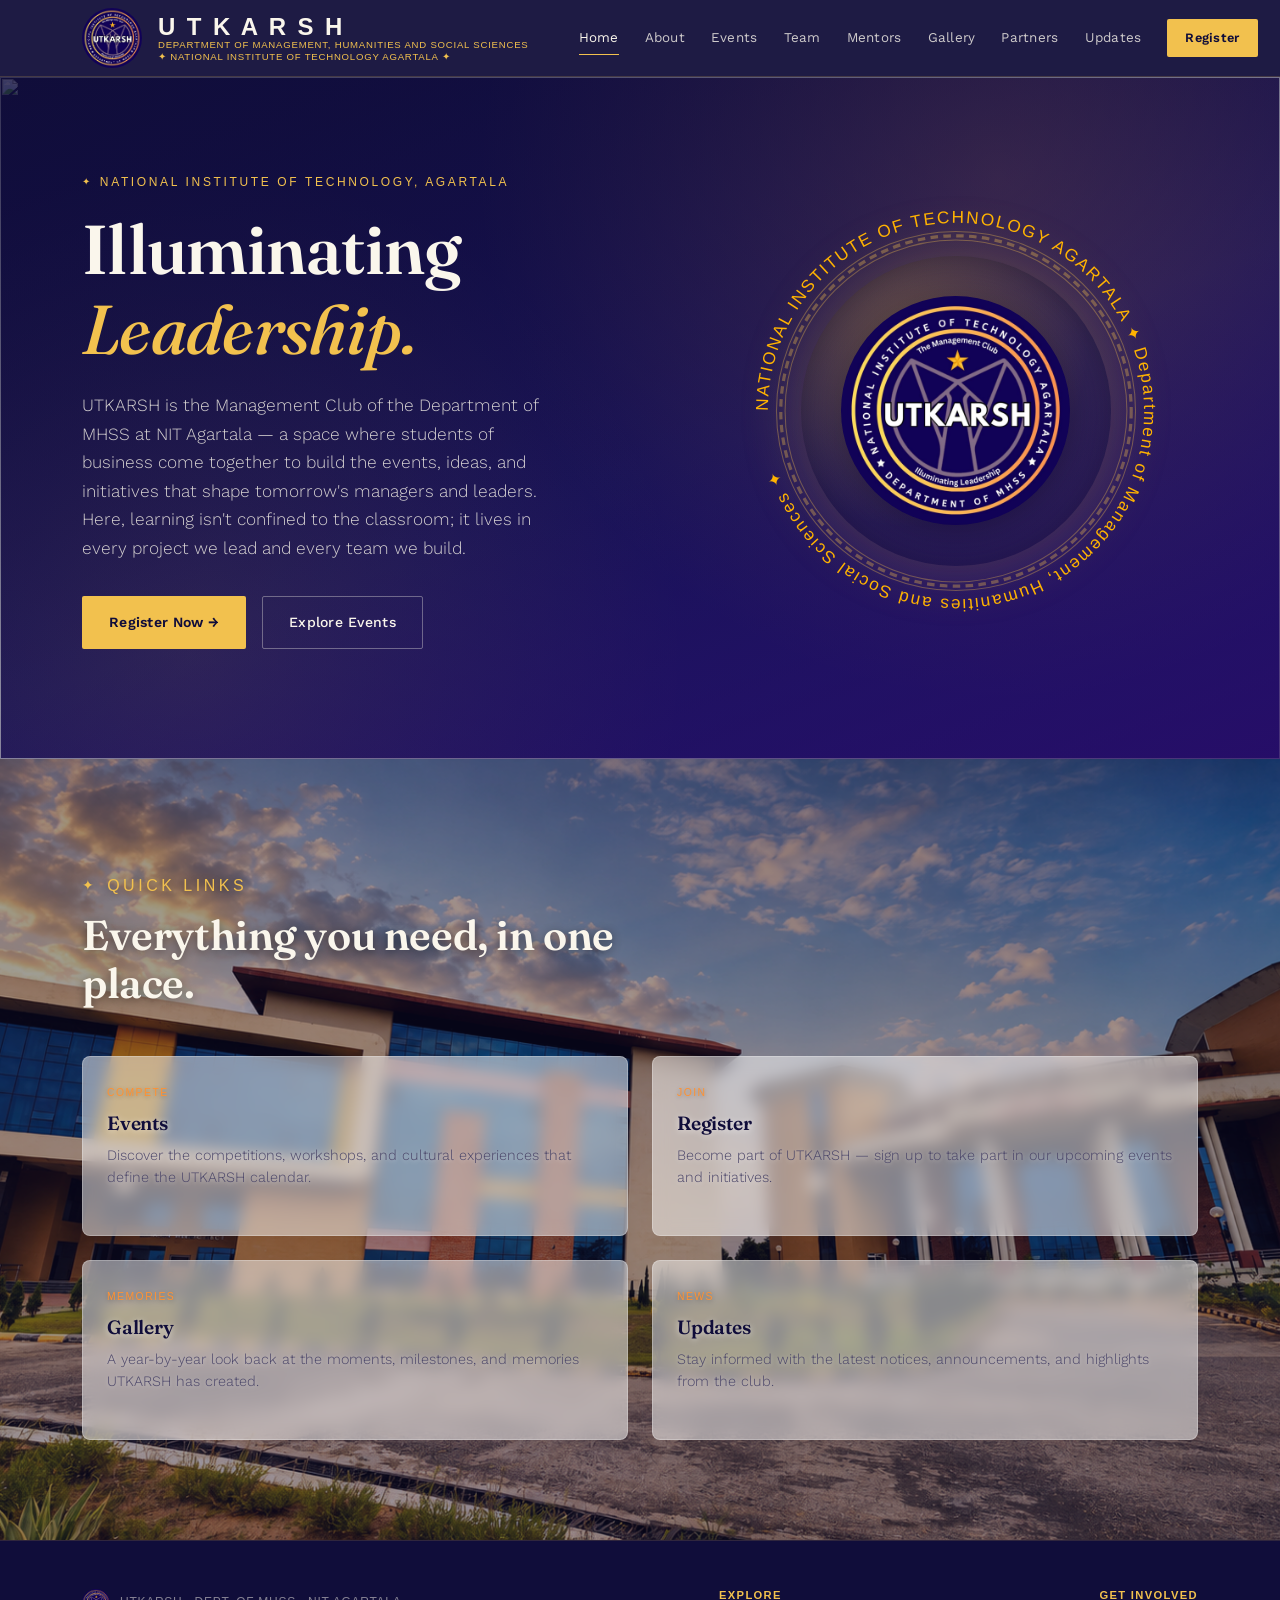
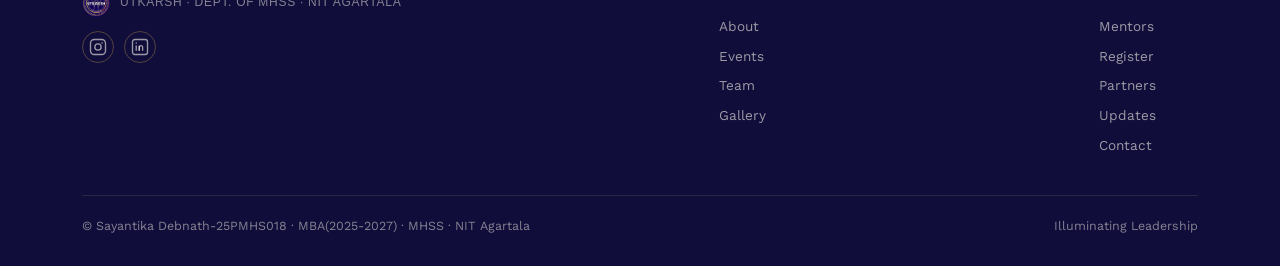
==== commit c7bc4297: "Update index.html" ====
--- a/index.html
+++ b/index.html
@@ -49,6 +49,9 @@
 
   <!-- ========== HERO SECTION ========== -->
   <section class="hero">
+    <!-- Background Image -->
+    <img src="assets/hero-bg.png" alt="" class="hero-bg">
+
     <div class="wrap hero-grid">
       <div>
         <p class="eyebrow on-dark">National Institute of Technology, Agartala</p>
@@ -73,7 +76,7 @@
           <circle cx="200" cy="200" r="167" fill="none" stroke="rgba(242,193,78,0.35)" stroke-width="1" />
           <circle cx="200" cy="200" r="163" fill="none" stroke="rgba(242,193,78,0.35)" stroke-width="3"
             stroke-dasharray="7,5" />
-          <text font-family="Arial Black, Arial, sans-serif" font-size="16" letter-spacing="1.7" fill="#f2c14e">
+          <text font-family="Arial Black, Arial, sans-serif" font-size="16" letter-spacing="1.7" fill="#ffb300">
             <textPath href="#circlePath" startOffset="0%">
               NATIONAL INSTITUTE OF TECHNOLOGY AGARTALA ✦ Department of Management, Humanities and Social Sciences ✦
             </textPath>
--- a/css/styles.css
+++ b/css/styles.css
@@ -124,7 +124,7 @@
 
 .brand img {
   height: 60px;
-  width: px;
+  width: 60px;
   border-radius: 50%;
   object-fit: cover;
   flex-shrink: 0;
@@ -221,8 +221,30 @@
   background: none;
   border: none;
   color: var(--cream);
-  font-size: 1.5rem;
+  font-size: 1.6rem;
   cursor: pointer;
+  width: 44px;
+  height: 44px;
+  min-width: 44px;
+  min-height: 44px;
+  align-items: center;
+  justify-content: center;
+  border-radius: 6px;
+  transition: background-color 0.2s ease, color 0.2s ease;
+  flex-shrink: 0;
+  padding: 0;
+  line-height: 1;
+}
+
+.menu-btn:hover,
+.menu-btn:focus-visible {
+  background: rgba(242, 193, 78, 0.15);
+  color: var(--gold);
+}
+
+.menu-btn[aria-expanded="true"] {
+  background: rgba(242, 193, 78, 0.2);
+  color: var(--gold);
 }
 
 /* ---------- BUTTONS ---------- */
@@ -830,28 +852,82 @@
   .nav-links {
     position: fixed;
     top: 76px;
-    left: 11;
+    left: 10;
     right: 0;
     bottom: 50;
-    background: rgba(16, 13, 58, 0.82);
+    width: 25%;
+    background: rgba(16, 13, 58, 0.92);
     backdrop-filter: blur(20px);
     -webkit-backdrop-filter: blur(20px);
     flex-direction: column;
     justify-content: flex-start;
-    padding: 40px 32px;
-    gap: 22px;
+    align-items: stretch;
+    padding: 32px 28px 48px;
+    gap: 8px;
     transform: translateX(100%);
-    transition: transform .3s ease;
+    transition: transform 0.3s ease;
     z-index: 99;
     margin-left: 0;
+
+
   }
 
   .nav-links.open {
     transform: translateX(0);
   }
 
+  .nav-links a {
+    font-size: 1.05rem;
+    padding: 14px 8px;
+    border-bottom: 1px solid rgba(242, 193, 78, 0.12);
+    width: 100%;
+    display: block;
+  }
+
+  .nav-links a:hover,
+  .nav-links a.active {
+    color: var(--gold);
+    background: rgba(242, 193, 78, 0.08);
+  }
+
+  .nav-links a::after {
+    display: none;
+  }
+
+  .nav-links .nav-cta {
+    margin-top: 16px;
+    text-align: center;
+    padding: 14px 20px !important;
+    border-bottom: none;
+    width: 100%;
+    justify-content: center;
+  }
+
   .menu-btn {
-    display: block;
+    display: flex;
+  }
+
+  /* Prevent brand text overflow on narrow screens */
+  .brand-text strong {
+    font-size: 1.2rem;
+  }
+
+  .brand-text .dept,
+  .brand-text .institute {
+    font-size: 0.55rem;
+  }
+
+  .brand img {
+    height: 48px;
+    width: 48px;
+  }
+
+  nav.wrap {
+    height: 68px;
+  }
+
+  .nav-links {
+    top: 68px;
   }
 
   .timeline::before {
@@ -869,15 +945,66 @@
 
 @media (max-width:560px) {
   .wrap {
-    padding: 0 20px;
+    padding: 0 18px;
   }
 
   section {
-    padding: 70px 0;
+    padding: 60px 0;
   }
 
   .form-card {
-    padding: 28px 20px;
+    padding: 24px 18px;
+  }
+
+  .brand {
+    gap: 10px;
+  }
+
+  .brand-text strong {
+    font-size: 1.05rem;
+    letter-spacing: 0.06em;
+  }
+
+  .brand-text .dept,
+  .brand-text .institute {
+    font-size: 0.5rem;
+    letter-spacing: 0.04em;
+  }
+
+  .brand img {
+    height: 42px;
+    width: 42px;
+  }
+
+  nav.wrap {
+    height: 64px;
+  }
+
+  .nav-links {
+    top: 64px;
+    padding: 24px 20px 40px;
+  }
+
+  .nav-links a {
+    font-size: 1rem;
+    padding: 13px 6px;
+  }
+
+  .hero {
+    padding: 64px 0 80px;
+  }
+
+  .hero h1 {
+    font-size: clamp(2rem, 8vw, 2.8rem);
+  }
+
+  .btn {
+    padding: 12px 20px;
+    font-size: 0.85rem;
+  }
+
+  .page-hero {
+    padding: 60px 0 48px;
   }
 }
 
@@ -1235,7 +1362,7 @@
 
 .member-email {
   display: inline-block;
-  font-size: 0.82rem;
+  font-size: 0.65rem;
   color: var(--navy);
   transition: color 0.2s ease;
   margin-top: auto;
@@ -1375,3 +1502,54 @@
     grid-template-columns: 1fr;
   }
 }
+
+/* ========== HERO BACKGROUND IMAGE ========== */
+.hero {
+  position: relative;
+  overflow: hidden;
+  color: var(--cream);
+  padding: 96px 0 110px;
+}
+
+.hero-bg {
+  position: absolute;
+  inset: 0;
+  width: 100%;
+  height: 100%;
+  object-fit: cover;
+  z-index: 0;
+}
+
+/* Dark overlay so text stays readable */
+.hero::before {
+  content: "";
+  position: absolute;
+  inset: 0;
+  background: linear-gradient(160deg,
+      rgba(16, 13, 58, 0.80) 0%,
+      rgba(24, 18, 87, 0.30) 55%,
+      rgba(38, 10, 101, 0.8) 100%);
+  z-index: 1;
+}
+
+.hero .wrap {
+  position: relative;
+  z-index: 2;
+}
+
+/* Easy color controls */
+.hero .eyebrow.on-dark {
+  color: var(--gold);
+}
+
+.hero h1 {
+  color: var(--cream);
+}
+
+.hero h1 em {
+  color: var(--gold);
+}
+
+.hero p.lede {
+  color: rgba(250, 246, 236, 0.82);
+}
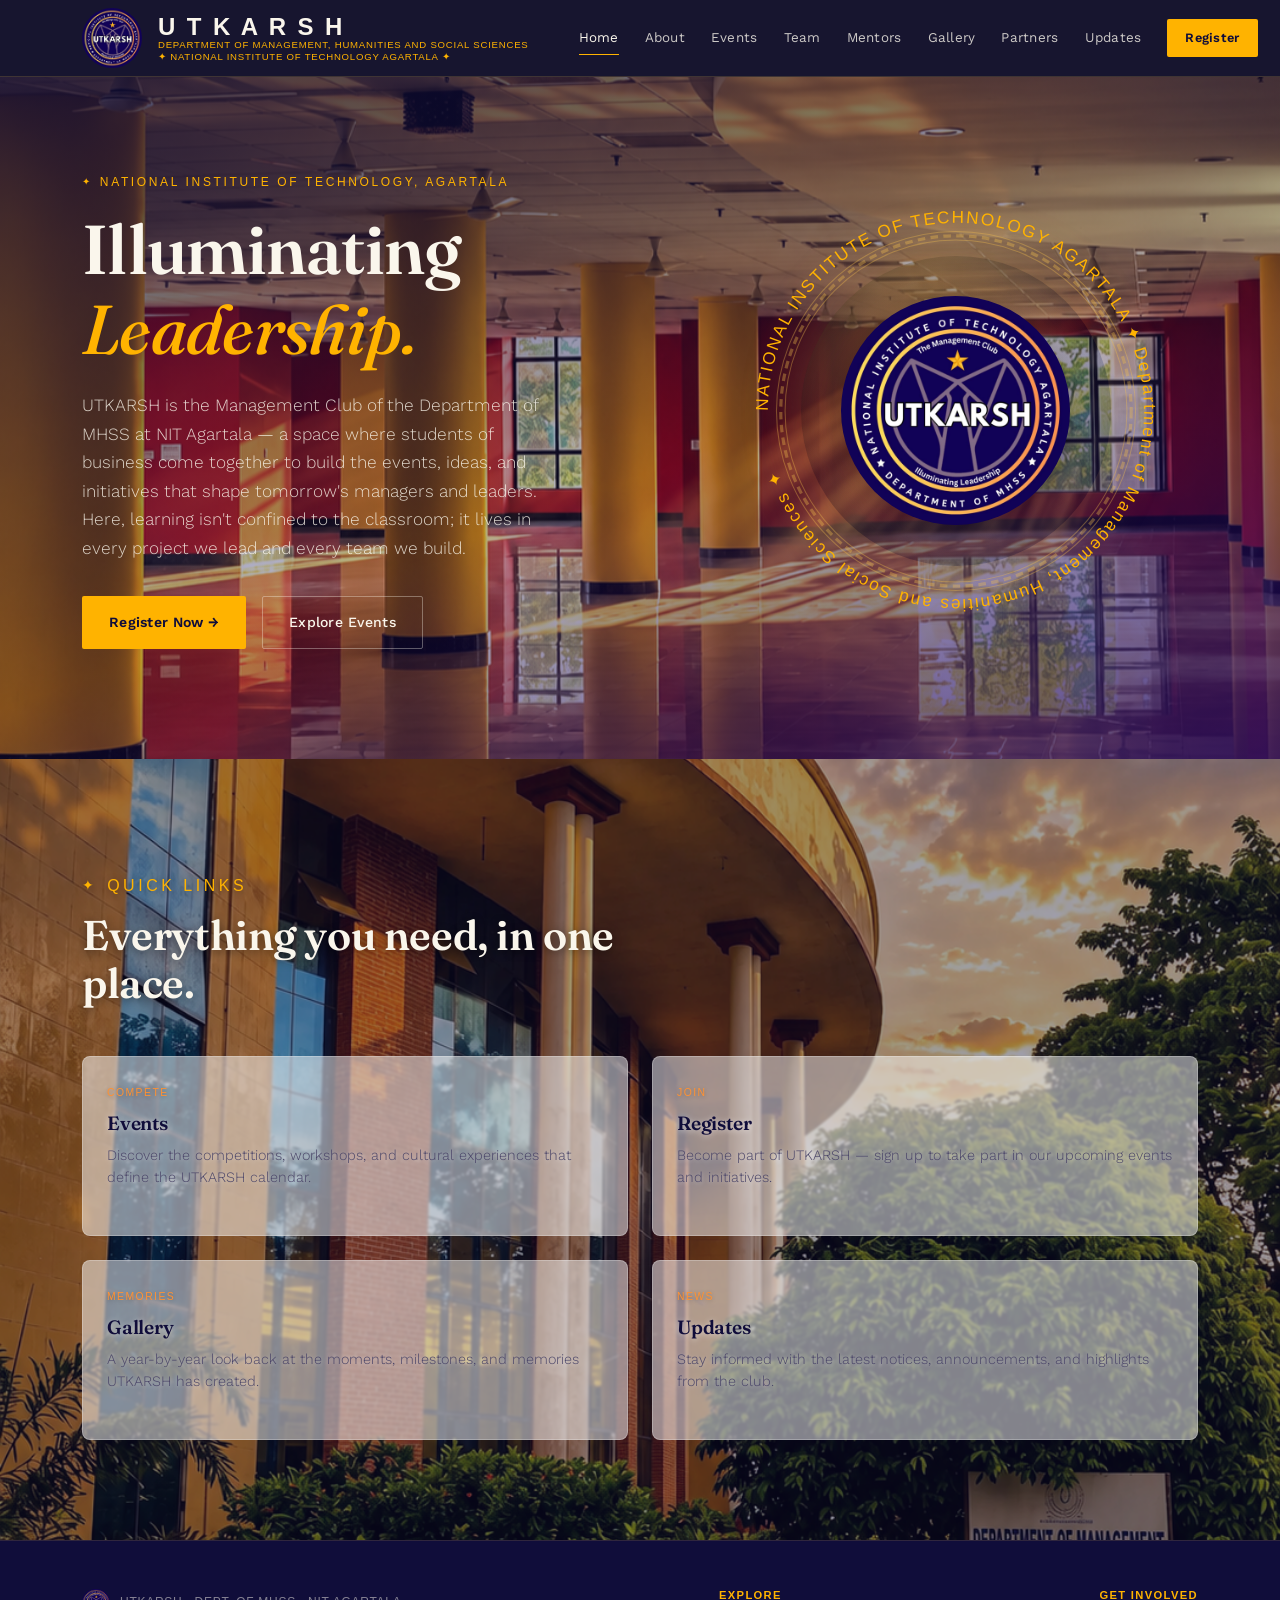
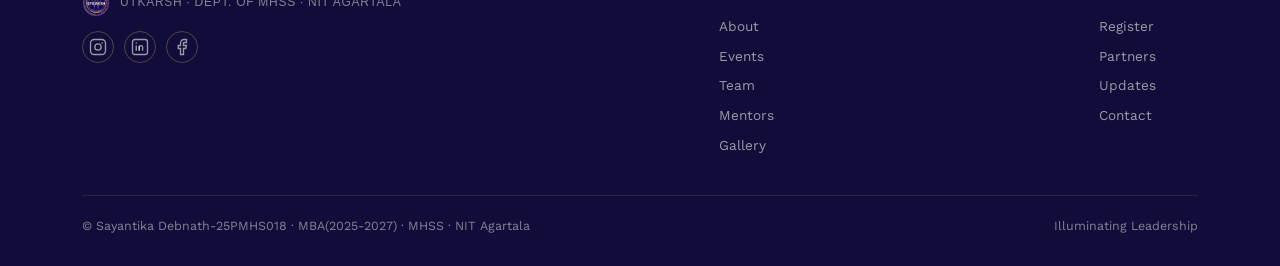
==== commit 90ca193e: "Update index.html" ====
--- a/index.html
+++ b/index.html
@@ -151,8 +151,8 @@
                 <circle cx="17.4" cy="6.6" r="1.1" fill="currentColor" stroke="none" />
               </svg>
             </a>
-            <a href="https://l.instagram.com/?u=https%3A%2F%2Fwww.linkedin.com%2Fin%2Futkarsh-illuminating-leadership-119296320%3Futm_source%3Dshare%26utm_campaign%3Dshare_via%26utm_content%3Dprofile%26utm_medium%3Dios_app%26fbclid%3DPAcGRvZgJleHRuA2FlbQIxMQBzcnRjBmFwcF9pZA85MzY2MTk3NDMzOTI0NTkAAacRItK6XfU8mUZt2S310EndONV6Lcsov3Tumz4u7GOSMB5I5huHPwFd9tDi-Q_aem_j-Gq5i6sf3WTe3NB2dBZUg&e=AUCxpYoktWa4744nXNX0SUehAsx_w_c-ibHeZYpH47I8ystPoB5bEyNg4h_9MzLFvFNy1G8xmr04doC_v6IEmWrO7Mqe4Pn3_eLtxzC1Y3JOl6pDYP1WWZ0YSThy5wLwBba3m68"
-              target="_blank" rel="noopener noreferrer" aria-label="LinkedIn">
+            <a href="https://www.linkedin.com/in/utkarsh-illuminating-leadership-119296320/" target="_blank"
+              rel="noopener noreferrer" aria-label="LinkedIn">
               <svg viewBox="0 0 24 24" width="18" height="18" fill="none" stroke="currentColor" stroke-width="1.8">
                 <rect x="2" y="2" width="20" height="20" rx="3" />
                 <line x1="7" y1="10" x2="7" y2="17" />
@@ -161,6 +161,12 @@
                 <line x1="11" y1="10.3" x2="11" y2="17" />
               </svg>
             </a>
+            <a href="https://www.facebook.com/profile.php?id=61562861926325&sk=photos" target="_blank"
+              rel="noopener noreferrer" aria-label="Facebook">
+              <svg viewBox="0 0 24 24" width="18" height="18" fill="none" stroke="currentColor" stroke-width="1.8">
+                <path d="M18 2h-3a5 5 0 0 0-5 5v3H7v4h3v8h4v-8h3l1-4h-4V7a1 1 0 0 1 1-1h3z" />
+              </svg>
+            </a>
           </div>
         </div>
 
@@ -169,11 +175,11 @@
           <a href="about.html">About</a>
           <a href="events.html">Events</a>
           <a href="team.html">Team</a>
+          <a href="mentors.html">Mentors</a>
           <a href="gallery.html">Gallery</a>
         </div>
         <div class="foot-col">
           <h4>Get Involved</h4>
-          <a href="mentors.html">Mentors</a>
           <a href="register.html">Register</a>
           <a href="partners.html">Partners</a>
           <a href="updates.html">Updates</a>
--- a/css/styles.css
+++ b/css/styles.css
@@ -2,7 +2,7 @@
   --navy-deep: #100d3a;
   --navy: #181257;
   --navy-soft: #241c73;
-  --gold: #f2c14e;
+  --gold: #ffb300;
   --amber: #ff9233;
   --lav: #9089b8;
   --cream: #faf6ec;
@@ -103,7 +103,7 @@
   position: sticky;
   top: 0;
   z-index: 100;
-  background: rgba(16, 13, 58, 0.94);
+  background: rgba(9, 7, 36, 0.94);
   backdrop-filter: blur(12px);
   border-bottom: 1px solid rgba(242, 193, 78, 0.18);
 }
@@ -460,6 +460,52 @@
   font-weight: 300;
 }
 
+/* ========== ABOUT PAGE HERO WITH BACKGROUND IMAGE ========== */
+.about-hero {
+  position: relative;
+  overflow: hidden;
+  padding: 100px 0 80px;
+  text-align: center;
+  color: var(--cream);
+}
+
+.page-hero-bg {
+  position: absolute;
+  inset: 0;
+  width: 100%;
+  height: 100%;
+  object-fit: cover;
+  object-position: center;
+  z-index: 0;
+}
+
+/* Dark overlay so text stays readable */
+.about-hero::before {
+  content: "";
+  position: absolute;
+  inset: 0;
+  background: linear-gradient(160deg,
+      rgba(16, 13, 58, 0.30) 100%,
+      rgba(24, 18, 87, 0.5) 100%,
+      rgba(255, 230, 0, 0.20) 100%);
+  z-index: 1;
+}
+
+.about-hero .wrap {
+  position: relative;
+  z-index: 2;
+}
+
+.about-hero h1 {
+  color: var(--cream);
+}
+
+.about-hero p {
+  color: rgba(250, 246, 236, 0.85);
+  max-width: 600px;
+  margin: 0 auto;
+}
+
 /* ---------- TEAMS / CARDS ---------- */
 .team-grid,
 .event-grid,
@@ -556,62 +602,6 @@
   color: rgba(250, 246, 236, 0.72);
 }
 
-/* ---------- GALLERY TIMELINE ---------- */
-.timeline {
-  position: relative;
-  max-width: 800px;
-  margin: 0 auto;
-}
-
-.timeline::before {
-  content: "";
-  position: absolute;
-  left: 28px;
-  top: 0;
-  bottom: 0;
-  width: 2px;
-  background: var(--line);
-}
-
-.timeline-item {
-  position: relative;
-  padding-left: 80px;
-  margin-bottom: 50px;
-}
-
-.timeline-item::before {
-  content: "";
-  position: absolute;
-  left: 20px;
-  top: 8px;
-  width: 18px;
-  height: 18px;
-  border-radius: 50%;
-  background: var(--gold);
-  border: 4px solid var(--cream);
-  box-shadow: 0 0 0 2px var(--gold);
-}
-
-.timeline-year {
-  font-family: 'Arial Black', Arial, sans-serif;
-  font-size: 0.85rem;
-  color: var(--amber);
-  letter-spacing: 0.1em;
-  margin-bottom: 8px;
-}
-
-.timeline-content {
-  background: #fff;
-  border: 1px solid rgba(24, 18, 87, 0.08);
-  padding: 24px;
-  border-radius: 2px;
-}
-
-.timeline-content h3 {
-  font-size: 1.25rem;
-  color: var(--navy-deep);
-  margin-bottom: 10px;
-}
 
 /* ---------- FORMS ---------- */
 .form-card {
@@ -1246,6 +1236,42 @@
   }
 }
 
+/* ========== MENTORS - Double Line Gold Frame ========== */
+.mentor-frame::before {
+  content: "";
+  position: absolute;
+  inset: 13px;
+  border: 1.5px solid var(--gold);
+  border-radius: 4px;
+  pointer-events: none;
+  z-index: 2;
+  opacity: 0.9;
+  transition: all 0.35s ease;
+}
+
+/* Outer second line */
+.mentor-frame::after {
+  content: "";
+  position: absolute;
+  inset: 8px;
+  border: 2px solid var(--gold);
+  border-radius: 5px;
+  pointer-events: none;
+  z-index: 2;
+  opacity: 0.85;
+  transition: all 0.35s ease;
+}
+
+/* Hover effect */
+.mentor-card:hover .mentor-frame::before {
+  inset: 9px;
+}
+
+.mentor-card:hover .mentor-frame::after {
+  inset: 4px;
+  box-shadow: 0 0 12px rgba(242, 193, 78, 0.35);
+}
+
 /* ========== TEAM PAGE ========== */
 .section-label {
   margin-bottom: 28px;
@@ -1461,8 +1487,8 @@
 
 .quick-links-section .card {
   background: rgba(255, 255, 255, 0.50);
-  backdrop-filter: blur(8px);
-  -webkit-backdrop-filter: blur(8px);
+  backdrop-filter: blur(1px);
+  -webkit-backdrop-filter: blur(1px);
   border: 1px solid rgba(255, 255, 255, 0.25);
   border-radius: 8px;
   padding: 28px 24px;
@@ -1553,3 +1579,456 @@
 .hero p.lede {
   color: rgba(250, 246, 236, 0.82);
 }
+
+/* ========== SPECIAL FRAMES FOR LEADERS & HEADS ========== */
+
+/* Leaders (President, VP, GS) - Double gold frame + glow */
+.member-card.featured .frame-border {
+  border: 2.5px solid var(--gold);
+  inset: 10px;
+  box-shadow:
+    0 0 0 4px rgba(242, 193, 78, 0.15),
+    0 0 20px rgba(242, 193, 78, 0.35);
+  border-radius: 6px;
+}
+
+.member-card.featured:hover .frame-border {
+  inset: 7px;
+  box-shadow:
+    0 0 0 5px rgba(242, 193, 78, 0.2),
+    0 0 28px rgba(242, 193, 78, 0.5);
+}
+
+/* ========== TEAM HEADS - Double Line Gold Frame ========== */
+.member-card.head .frame-border {
+  border: 1.5px solid var(--gold);
+  inset: 12px;
+  border-radius: 5px;
+  box-shadow: 0 0 12px rgba(242, 193, 78, 0.35);
+  position: absolute;
+}
+
+/* Outer second line */
+.member-card.head .member-frame::after {
+  content: "";
+  position: absolute;
+  inset: 8px;
+  border: 1.8px solid var(--gold);
+  border-radius: 5px;
+  pointer-events: none;
+  z-index: 2;
+  opacity: 0.9;
+  transition: all 0.35s ease;
+}
+
+/* Hover effect */
+.member-card.head:hover .frame-border {
+  inset: 9px;
+}
+
+.member-card.head:hover .member-frame::after {
+  inset: 4px;
+  box-shadow: 0 0 12px rgba(242, 193, 78, 0.35);
+}
+
+/* ========== GALLERY PAGE – CLEAN FINAL VERSION ========== */
+
+.gallery-hero {
+  position: relative;
+  overflow: hidden;
+  padding: 100px 0 90px;
+}
+
+.hero-bg-video {
+  position: absolute;
+  inset: 0;
+  width: 100%;
+  height: 100%;
+  object-fit: cover;
+  object-position: center;
+  z-index: 0;
+}
+
+.hero-video-overlay {
+  position: absolute;
+  inset: 0;
+  background: linear-gradient(160deg,
+      rgba(16, 13, 58, 0.10) 100%,
+      rgba(24, 18, 87, 0.5) 100%,
+      rgba(255, 200, 1, 0.20) 100%);
+  z-index: 1;
+}
+
+.gallery-hero .wrap {
+  position: relative;
+  z-index: 2;
+  text-align: center;
+}
+
+.gallery-hero .mute-btn {
+  position: absolute;
+  bottom: 24px;
+  right: 24px;
+  background: rgba(16, 13, 58, 0.8);
+  color: white;
+  border: none;
+  width: 42px;
+  height: 42px;
+  border-radius: 50%;
+  cursor: pointer;
+  font-size: 16px;
+  display: flex;
+  align-items: center;
+  justify-content: center;
+  z-index: 5;
+  transition: background 0.2s ease;
+}
+
+.gallery-hero .mute-btn:hover {
+  background: rgba(16, 13, 58, 0.95);
+}
+
+/* Social Feed Section */
+.social-feed-section {
+  padding: 80px 0 100px;
+  background: var(--cream);
+  min-height: 60vh;
+}
+
+.section-head.text-center {
+  margin-left: auto;
+  margin-right: auto;
+  margin-bottom: 48px;
+}
+
+.feed-toggle {
+  position: relative;
+  display: inline-flex;
+  background: rgba(24, 18, 87, 0.06);
+  border-radius: 50px;
+  padding: 5px;
+  margin: 28px auto 0;
+  gap: 4px;
+}
+
+.feed-tab {
+  position: relative;
+  z-index: 2;
+  display: inline-flex;
+  align-items: center;
+  gap: 8px;
+  padding: 11px 22px;
+  border: none;
+  background: transparent;
+  font-family: 'Work Sans', sans-serif;
+  font-size: 0.9rem;
+  font-weight: 500;
+  color: var(--ink-soft);
+  cursor: pointer;
+  border-radius: 50px;
+  transition: color 0.25s ease;
+}
+
+.feed-tab.active {
+  color: var(--navy-deep);
+}
+
+/* Update this part */
+.feed-slider {
+  position: absolute;
+  top: 5px;
+  left: 5px;
+  height: calc(100% - 10px);
+  width: calc(33.333% - 5px);
+  /* changed for 3 tabs */
+  background: #fff;
+  border-radius: 50px;
+  box-shadow: 0 4px 14px rgba(16, 13, 58, 0.12);
+  transition: transform 0.3s cubic-bezier(0.4, 0, 0.2, 1);
+  z-index: 1;
+}
+
+/* Positions for 3 tabs */
+.feed-toggle[data-active="linkedin"] .feed-slider {
+  transform: translateX(100%);
+}
+
+.feed-toggle[data-active="facebook"] .feed-slider {
+  transform: translateX(200%);
+}
+
+/* Panels */
+.feed-panel {
+  display: none;
+  margin-top: 40px;
+  animation: fadeIn 0.35s ease;
+}
+
+.feed-panel.active {
+  display: block;
+}
+
+@keyframes fadeIn {
+  from {
+    opacity: 0;
+    transform: translateY(12px);
+  }
+
+  to {
+    opacity: 1;
+    transform: translateY(0);
+  }
+}
+
+/* Instagram Grid */
+.instagram-masonry {
+  display: grid;
+  grid-template-columns: repeat(3, 1fr);
+  gap: 24px;
+  max-width: 1100px;
+  margin: 0 auto;
+}
+
+.instagram-embed-item {
+  background: #fff;
+  border-radius: 12px;
+  overflow: hidden;
+  box-shadow: 0 8px 28px rgba(16, 13, 58, 0.08);
+  border: 1px solid rgba(24, 18, 87, 0.06);
+  width: 100%;
+  transition: transform 0.25s ease, box-shadow 0.25s ease;
+}
+
+.instagram-embed-item:hover {
+  transform: translateY(-4px);
+  box-shadow: 0 14px 36px rgba(16, 13, 58, 0.12);
+}
+
+.instagram-embed-item iframe,
+.instagram-embed-item blockquote,
+.instagram-embed-item .instagram-media {
+  width: 100% !important;
+  max-width: 100% !important;
+  min-width: 0 !important;
+  margin: 0 !important;
+}
+
+/* LinkedIn */
+.linkedin-feed-wrap {
+  max-width: 900px;
+  margin: 0 auto;
+  min-height: 450px;
+}
+
+/* Responsive */
+@media (max-width: 980px) {
+  .instagram-masonry {
+    grid-template-columns: repeat(2, 1fr);
+    gap: 18px;
+  }
+}
+
+@media (max-width: 600px) {
+  .gallery-hero {
+    padding: 80px 0 70px;
+  }
+
+  .gallery-hero .mute-btn {
+    bottom: 16px;
+    right: 16px;
+    width: 40px;
+    height: 40px;
+  }
+
+  .instagram-masonry {
+    grid-template-columns: 1fr;
+  }
+}
+
+/* ========== REUSABLE PAGE HERO WITH BACKGROUND IMAGE ========== */
+.page-hero.has-bg {
+  position: relative;
+  overflow: hidden;
+  padding: 100px 0 80px;
+  text-align: center;
+  color: var(--cream);
+}
+
+.page-hero-bg {
+  position: absolute;
+  inset: 0;
+  width: 100%;
+  height: 100%;
+  object-fit: cover;
+  object-position: center;
+  z-index: 0;
+}
+
+.page-hero.has-bg::before {
+  content: "";
+  position: absolute;
+  inset: 0;
+  background: linear-gradient(160deg,
+      rgba(16, 13, 58, 0.30) 100%,
+      rgba(24, 18, 87, 0.5) 100%,
+      rgba(16, 13, 58, 0.8) 100%);
+  z-index: 1;
+}
+
+.page-hero.has-bg .wrap {
+  position: relative;
+  z-index: 2;
+}
+
+.page-hero.has-bg h1 {
+  color: var(--cream);
+}
+
+.page-hero.has-bg p {
+  color: rgba(250, 246, 236, 0.85);
+  max-width: 600px;
+  margin: 0 auto;
+}
+
+/* ========== CONTACT SOCIAL ICONS ========== */
+.contact-social {
+  display: flex;
+  justify-content: center;
+  align-items: center;
+  gap: 15px;
+  margin: 30px auto 0;
+}
+
+.contact-social a {
+  display: flex;
+  align-items: center;
+  justify-content: center;
+  width: 46px;
+  height: 46px;
+  border-radius: 50%;
+  border: 1.5px solid rgba(26, 23, 48, 0.25);
+  color: #1a1730;
+  /* blackish color */
+  transition: all 0.25s ease;
+}
+
+.contact-social a:hover {
+  background: #ffc400;
+  border-color: #ffc800;
+  color: #0a0909;
+  transform: translateY(-3px);
+}
+
+.contact-social svg {
+  width: 20px;
+  height: 20px;
+}
+
+/* ========== UPDATES PAGE – ACCORDION ========== */
+.notice-accordion {
+  display: flex;
+  flex-direction: column;
+  gap: 14px;
+  max-width: 820px;
+}
+
+.notice-item {
+  background: #fff;
+  border: 1px solid rgba(24, 18, 87, 0.08);
+  border-radius: 8px;
+  overflow: hidden;
+  transition: box-shadow 0.25s ease;
+}
+
+.notice-item.active {
+  box-shadow: 0 8px 28px rgba(16, 13, 58, 0.08);
+}
+
+.notice-header {
+  width: 100%;
+  display: flex;
+  justify-content: space-between;
+  align-items: center;
+  padding: 20px 24px;
+  background: none;
+  border: none;
+  cursor: pointer;
+  text-align: left;
+  font-family: inherit;
+}
+
+.notice-left {
+  display: flex;
+  flex-direction: column;
+  gap: 6px;
+}
+
+.notice-date {
+  font-family: 'Arial Black', Arial, sans-serif;
+  font-size: 0.7rem;
+  letter-spacing: 0.08em;
+  color: var(--amber);
+}
+
+.notice-header h4 {
+  font-size: 1.05rem;
+  color: var(--navy-deep);
+  font-weight: 600;
+  margin: 0;
+}
+
+.notice-toggle {
+  font-size: 1.4rem;
+  font-weight: 300;
+  color: var(--navy-deep);
+  transition: transform 0.25s ease;
+  flex-shrink: 0;
+  margin-left: 16px;
+}
+
+.notice-item.active .notice-toggle {
+  transform: rotate(45deg);
+}
+
+.notice-body {
+  max-height: 0;
+  overflow: hidden;
+  transition: max-height 0.35s ease, padding 0.35s ease;
+  padding: 0 24px;
+}
+
+.notice-item.active .notice-body {
+  max-height: 800px;
+  padding: 0 24px 24px;
+}
+
+.notice-body p {
+  font-size: 0.95rem;
+  color: var(--ink-soft);
+  line-height: 1.65;
+  margin-bottom: 12px;
+}
+
+.notice-body ul {
+  margin: 12px 0 16px 20px;
+  color: var(--ink-soft);
+  font-size: 0.95rem;
+  line-height: 1.6;
+}
+
+.notice-body li {
+  margin-bottom: 6px;
+}
+
+.notice-source {
+  font-style: italic;
+  color: var(--amber) !important;
+  margin-top: 10px !important;
+}
+
+/* Optional image inside notice */
+.notice-img {
+  width: 100%;
+  border-radius: 6px;
+  margin-top: 16px;
+}
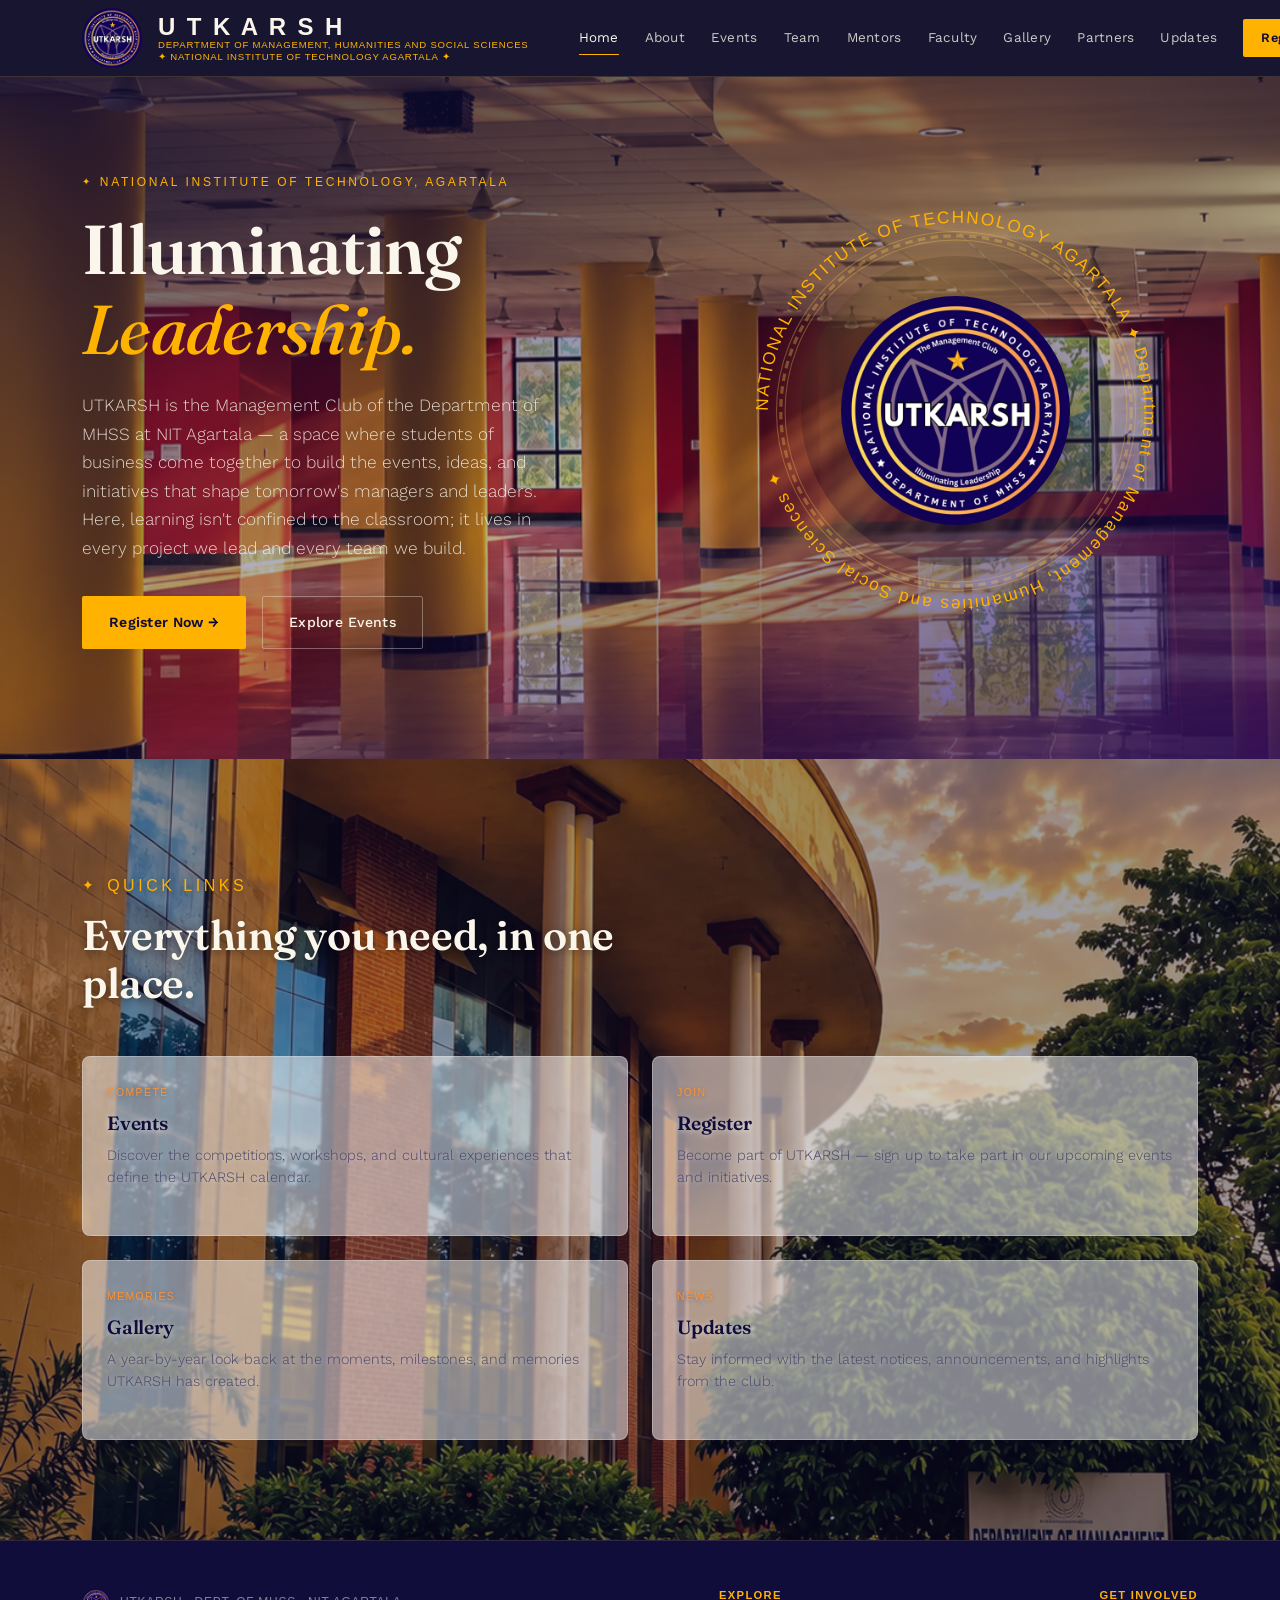
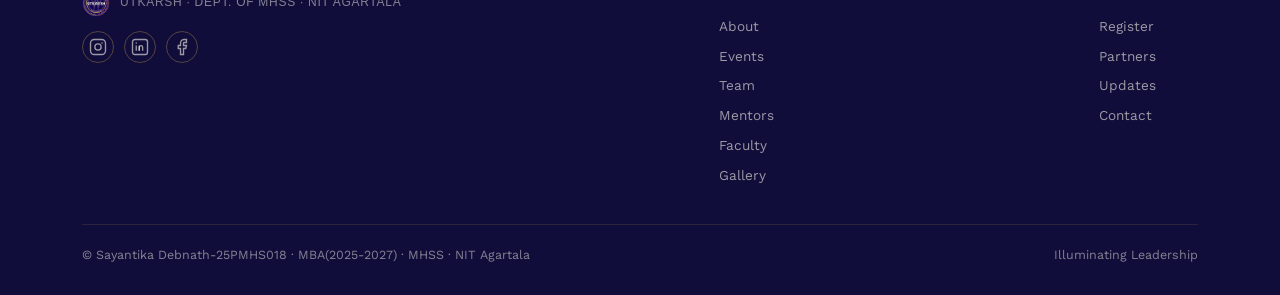
==== commit be0af18b: "Update index.html" ====
--- a/index.html
+++ b/index.html
@@ -35,6 +35,7 @@
         <a href="events.html">Events</a>
         <a href="team.html">Team</a>
         <a href="mentors.html">Mentors</a>
+        <a href="faculty.html">Faculty</a>
         <a href="gallery.html">Gallery</a>
         <a href="partners.html">Partners</a>
         <a href="updates.html">Updates</a>
@@ -176,6 +177,7 @@
           <a href="events.html">Events</a>
           <a href="team.html">Team</a>
           <a href="mentors.html">Mentors</a>
+          <a href="faculty.html">Faculty</a>
           <a href="gallery.html">Gallery</a>
         </div>
         <div class="foot-col">
--- a/css/styles.css
+++ b/css/styles.css
@@ -2031,4 +2031,158 @@
   width: 100%;
   border-radius: 6px;
   margin-top: 16px;
-}+}
+
+/* ========== FACULTY PAGE ========== */
+/* ========== FACULTY PAGE ========== */
+.faculty-grid {
+  display: grid;
+  grid-template-columns: repeat(3, 1fr);
+  /* Desktop: 3 cards */
+  gap: 28px;
+  max-width: 1100px;
+  margin: 0 auto;
+}
+
+.faculty-card {
+  background: #fff;
+  border-radius: 8px;
+  overflow: hidden;
+  text-align: center;
+  border: 1px solid rgba(24, 18, 87, 0.08);
+  transition: all 0.35s cubic-bezier(0.25, 0.8, 0.25, 1);
+  display: flex;
+  flex-direction: column;
+}
+
+.faculty-card:hover {
+  transform: translateY(-8px);
+  box-shadow: 0 20px 45px rgba(16, 13, 58, 0.14);
+}
+
+.faculty-frame {
+  position: relative;
+  width: 100%;
+  aspect-ratio: 3 / 4;
+  overflow: hidden;
+  background: linear-gradient(145deg, var(--navy-deep), var(--navy-soft));
+}
+
+.faculty-frame img {
+  width: 100%;
+  height: 100%;
+  object-fit: cover;
+  object-position: top center;
+  display: block;
+  transition: transform 0.5s ease;
+}
+
+.faculty-card:hover .faculty-frame img {
+  transform: scale(1.05);
+}
+
+/* Double gold frame */
+.faculty-frame::before {
+  content: "";
+  position: absolute;
+  inset: 13px;
+  border: 1.5px solid var(--gold);
+  border-radius: 4px;
+  pointer-events: none;
+  z-index: 2;
+  opacity: 0.9;
+  transition: all 0.35s ease;
+}
+
+.faculty-frame::after {
+  content: "";
+  position: absolute;
+  inset: 8px;
+  border: 2px solid var(--gold);
+  border-radius: 5px;
+  pointer-events: none;
+  z-index: 2;
+  opacity: 0.85;
+  transition: all 0.35s ease;
+}
+
+.faculty-card:hover .faculty-frame::before {
+  inset: 9px;
+}
+
+.faculty-card:hover .faculty-frame::after {
+  inset: 4px;
+  box-shadow: 0 0 12px rgba(242, 193, 78, 0.35);
+}
+
+.faculty-info {
+  padding: 20px 14px 24px;
+  flex-grow: 1;
+  display: flex;
+  flex-direction: column;
+}
+
+.faculty-info h3 {
+  font-size: 1.1rem;
+  color: var(--navy-deep);
+  margin-bottom: 6px;
+  font-weight: 600;
+}
+
+.faculty-info .designation {
+  font-family: 'Bricolage Grotesque', sans-serif;
+  font-size: 0.7rem;
+  letter-spacing: 0.06em;
+  color: var(--amber);
+  text-transform: uppercase;
+  margin-bottom: 4px;
+}
+
+.faculty-info .dept {
+  font-size: 0.82rem;
+  color: var(--ink-soft);
+  margin-bottom: 12px;
+  font-weight: 300;
+  line-height: 1.35;
+}
+
+/* Email – force single line */
+.faculty-email {
+  display: block;
+  font-size: 0.72rem;
+  color: var(--navy);
+  white-space: nowrap;
+  /* keeps email in one line */
+  overflow: hidden;
+  text-overflow: ellipsis;
+  /* shows ... if too long */
+  margin-top: auto;
+  transition: color 0.2s ease;
+}
+
+.faculty-email:hover {
+  color: var(--amber);
+}
+
+/* Responsive */
+@media (max-width: 900px) {
+  .faculty-grid {
+    grid-template-columns: repeat(2, 1fr);
+    /* Tablet: 2 cards */
+    gap: 22px;
+  }
+}
+
+@media (max-width: 560px) {
+  .faculty-grid {
+    grid-template-columns: 1fr;
+    /* Phone: 1 card */
+    max-width: 340px;
+    gap: 20px;
+  }
+
+  .faculty-email {
+    font-size: 0.78rem;
+    /* slightly larger on mobile */
+  }
+}
